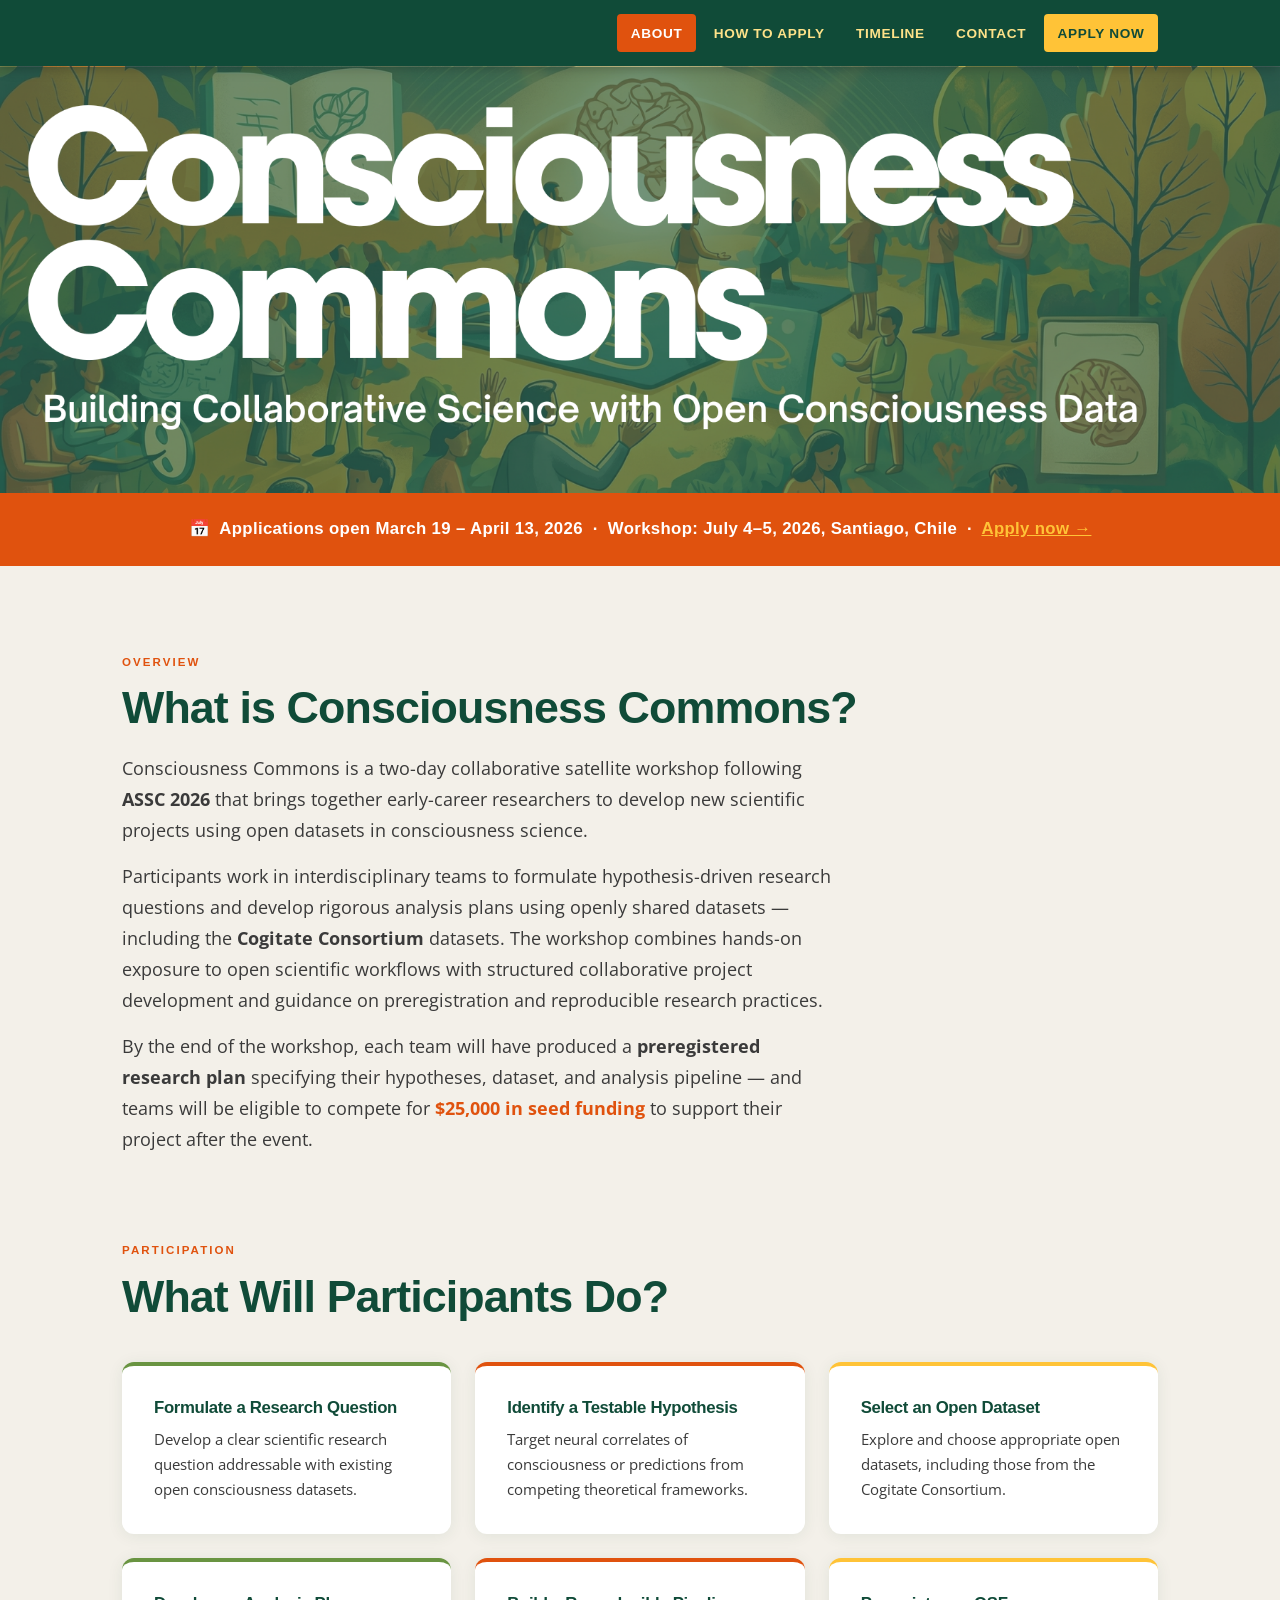
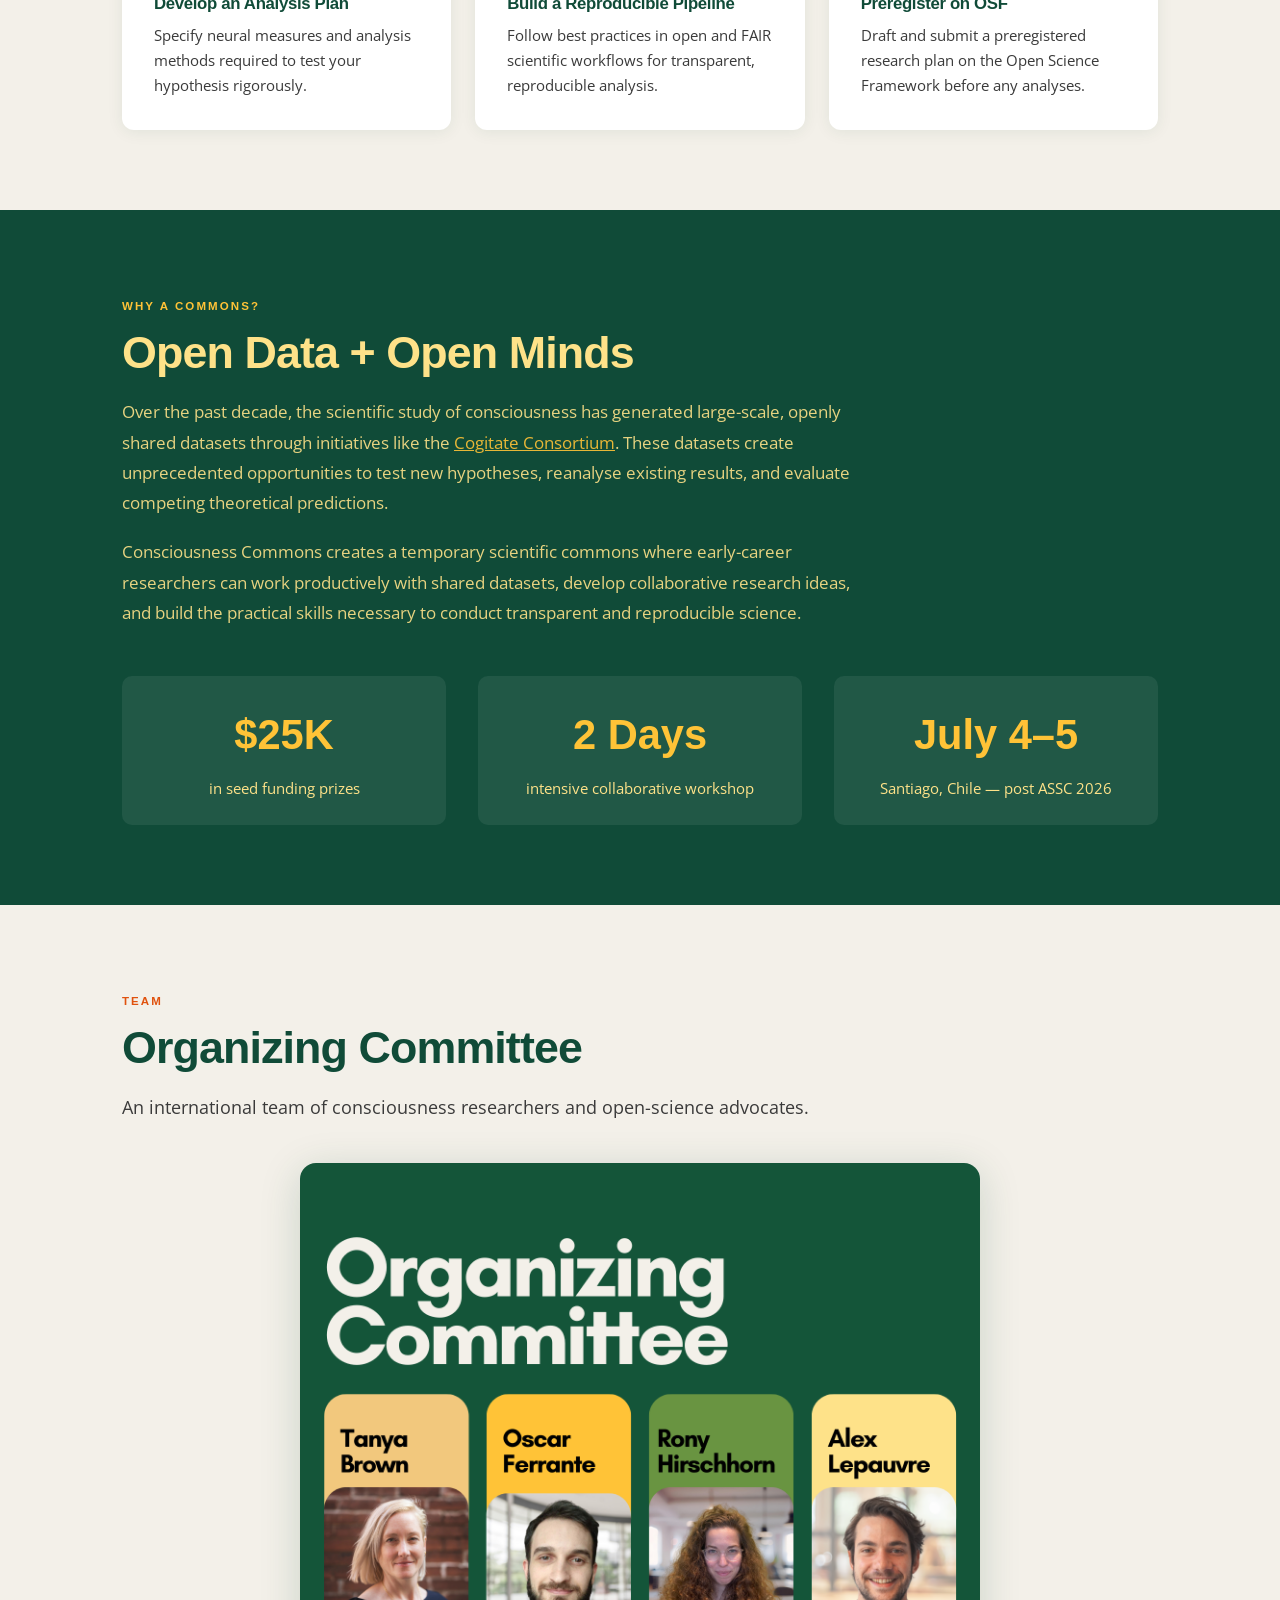
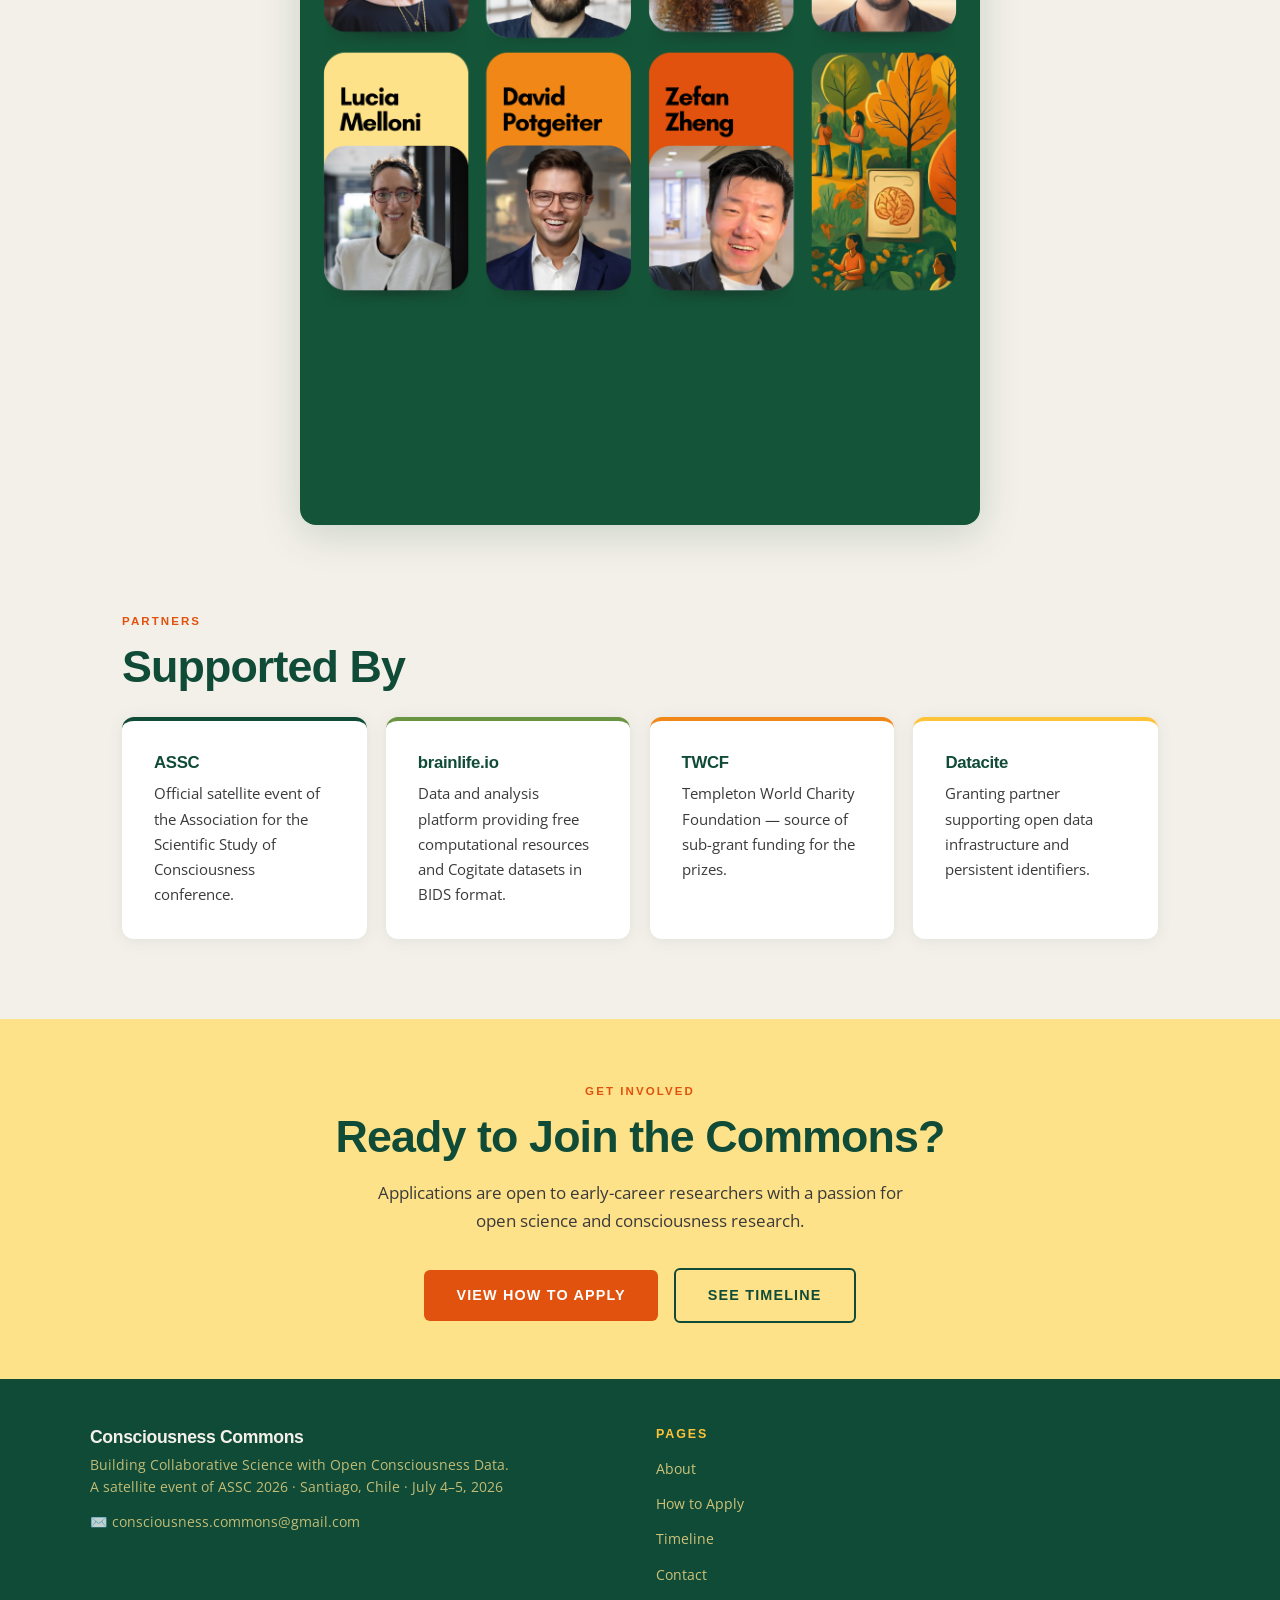
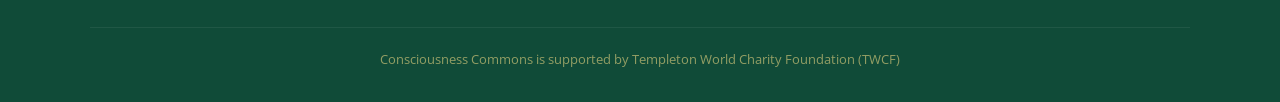
==== index.html @ 24ca4d2d "Update index.html" ====
<!DOCTYPE html>
<html lang="en">
<head>
  <meta charset="UTF-8" />
  <meta name="viewport" content="width=device-width, initial-scale=1.0" />
  <title>Consciousness Commons — About</title>
  <link rel="icon" type="image/png" href="assets/favicon-1.png" />
  <style>
@import url('https://fonts.googleapis.com/css2?family=Open+Sans:ital,wght@0,300;0,400;0,600;0,700;1,400&display=swap');
:root{--dark-green:#104b38;--green:#699441;--bright-orange:#e0520e;--orange:#f08716;--yellow:#ffc337;--light-yellow:#fee289;--light-orange:#f2c87d;--cream:#f3f0e9;--white:#ffffff;--text-dark:#1a1a1a;--text-mid:#3a3a3a}
*,*::before,*::after{box-sizing:border-box;margin:0;padding:0}
html{scroll-behavior:smooth}
body{font-family:'Open Sans',sans-serif;background:var(--cream);color:var(--text-dark);line-height:1.7;font-size:17px}
h1,h2,h3,h4,h5{font-family:'Century Gothic','Futura','Trebuchet MS',sans-serif;font-weight:700;line-height:1.15;letter-spacing:-0.02em}
a{color:var(--dark-green);text-decoration:none}
a:hover{color:var(--bright-orange)}
img{max-width:100%;display:block}
.container{max-width:1100px;margin:0 auto;padding:0 2rem}
/* NAV */
.site-nav{background:var(--dark-green);position:sticky;top:0;z-index:100;box-shadow:0 2px 12px rgba(0,0,0,.25)}
.nav-inner{display:flex;align-items:center;justify-content:space-between;padding:.9rem 2rem;max-width:1100px;margin:0 auto}
.nav-logo{display:flex;align-items:center;gap:.7rem;text-decoration:none}
.nav-logo img{width:36px;height:36px;border-radius:6px;object-fit:cover;flex-shrink:0}
.nav-logo-text{font-family:'Century Gothic','Futura',sans-serif;font-weight:700;font-size:.9rem;color:var(--cream);letter-spacing:.03em;line-height:1.2}
.nav-links{display:flex;align-items:center;gap:.25rem;list-style:none;padding:0;margin:0}
.nav-links li{list-style:none}
.nav-links a{color:var(--light-yellow);font-size:.85rem;font-weight:600;letter-spacing:.05em;text-transform:uppercase;padding:.45rem .85rem;border-radius:4px;transition:background .2s,color .2s;font-family:'Century Gothic','Futura',sans-serif;display:block}
.nav-links a:hover,.nav-links a.active{background:var(--bright-orange);color:var(--white)}
.nav-links .nav-cta a{background:var(--yellow);color:var(--dark-green)}
.nav-links .nav-cta a:hover{background:var(--bright-orange);color:var(--white)}
/* HERO */
.hero{width:100%;position:relative;overflow:hidden}
.hero img{width:100%;height:auto;display:block}
/* LABELS & SECTIONS */
.section-label{display:inline-block;font-size:.72rem;font-weight:700;letter-spacing:.18em;text-transform:uppercase;color:var(--bright-orange);margin-bottom:.6rem;font-family:'Century Gothic','Futura',sans-serif}
.section-title{font-size:clamp(1.8rem,4vw,2.8rem);color:var(--dark-green);margin-bottom:1.2rem}
.section-intro{font-size:1.1rem;color:var(--text-mid);max-width:720px;line-height:1.75}
.section{padding:5rem 0}
.section--alt{background:var(--dark-green);color:var(--cream)}
.section--alt .section-title{color:var(--light-yellow)}
.section--alt .section-label{color:var(--yellow)}
.section--alt p{color:var(--light-yellow);opacity:.9}
.section--tint{background:var(--light-yellow)}
/* HIGHLIGHT STRIP */
.highlight-strip{background:var(--bright-orange);color:var(--white);padding:1.4rem 2rem;text-align:center;font-weight:700;font-size:1.05rem;font-family:'Century Gothic','Futura',sans-serif;letter-spacing:.02em}
.highlight-strip a{color:var(--yellow);text-decoration:underline}
/* CARDS */
.card-grid{display:grid;gap:1.5rem;grid-template-columns:repeat(auto-fit,minmax(280px,1fr));margin-top:2.5rem}
.card{background:var(--white);border-radius:12px;padding:2rem;border-top:4px solid var(--green);box-shadow:0 2px 16px rgba(16,75,56,.08);transition:transform .2s,box-shadow .2s}
.card:hover{transform:translateY(-4px);box-shadow:0 8px 32px rgba(16,75,56,.14)}
.card h3{font-size:1.05rem;color:var(--dark-green);margin-bottom:.6rem}
.card p{font-size:.95rem;color:var(--text-mid);line-height:1.65}
.card--orange{border-top-color:var(--bright-orange)}
.card--yellow{border-top-color:var(--yellow)}
/* BUTTONS */
.btn{display:inline-block;font-family:'Century Gothic','Futura',sans-serif;font-weight:700;font-size:.9rem;letter-spacing:.08em;text-transform:uppercase;padding:.85rem 2rem;border-radius:6px;transition:background .2s,transform .15s;cursor:pointer;border:none}
.btn-primary{background:var(--bright-orange);color:var(--white)}
.btn-primary:hover{background:var(--orange);color:var(--white);transform:translateY(-2px)}
.btn-secondary{background:transparent;color:var(--dark-green);border:2.5px solid var(--dark-green)}
.btn-secondary:hover{background:var(--dark-green);color:var(--cream)}
/* FOOTER */
.site-footer{background:var(--dark-green);color:var(--light-yellow);padding:3rem 2rem 2rem}
.footer-inner{max-width:1100px;margin:0 auto;display:grid;grid-template-columns:1fr 1fr;gap:2rem;align-items:start}
.footer-brand h3{color:var(--cream);font-size:1.1rem;margin-bottom:.4rem}
.footer-brand p{font-size:.88rem;opacity:.75;line-height:1.6}
.footer-links h4{color:var(--yellow);font-size:.78rem;letter-spacing:.15em;text-transform:uppercase;margin-bottom:.75rem}
.footer-links ul{list-style:none;padding:0}
.footer-links ul li{margin-bottom:.4rem}
.footer-links ul li a{color:var(--light-yellow);opacity:.8;font-size:.9rem}
.footer-links ul li a:hover{opacity:1;color:var(--yellow)}
.footer-bottom{max-width:1100px;margin:2rem auto 0;padding-top:1.25rem;border-top:1px solid rgba(255,255,255,.12);font-size:.82rem;opacity:.55;text-align:center}
@media(max-width:768px){.nav-inner{flex-wrap:wrap;gap:.5rem}.nav-links{flex-wrap:wrap;gap:.1rem}.footer-inner{grid-template-columns:1fr}.section{padding:3rem 0}}
  </style>
</head>
<body>

  <nav class="site-nav">
    <div class="nav-inner">
      <a class="nav-logo" href="index.html">
        <span class="nav-logo-text"></span>
      </a>
      <ul class="nav-links">
        <li><a href="index.html" class="active">About</a></li>
        <li><a href="apply.html">How to Apply</a></li>
        <li><a href="timeline.html">Timeline</a></li>
        <li><a href="contact.html">Contact</a></li>
        <li class="nav-cta"><a href="apply.html">Apply Now</a></li>
      </ul>
    </div>
  </nav>

  <section class="hero">
    <img src="assets/github-header-2.png" alt="Consciousness Commons — Building Collaborative Science with Open Consciousness Data" />
  </section>

  <div class="highlight-strip">
    📅 &nbsp;Applications open <strong>March 19 – April 13, 2026</strong> &nbsp;·&nbsp;
    Workshop: <strong>July 4–5, 2026, Santiago, Chile</strong> &nbsp;·&nbsp;
    <a href="apply.html">Apply now →</a>
  </div>

  <section class="section">
    <div class="container">
      <span class="section-label">Overview</span>
      <h2 class="section-title">What is Consciousness Commons?</h2>
      <p class="section-intro">
        Consciousness Commons is a two-day collaborative satellite workshop following
        <strong>ASSC 2026</strong> that brings together early-career researchers to develop
        new scientific projects using open datasets in consciousness science.
      </p>
      <p class="section-intro" style="margin-top:1rem;">
        Participants work in interdisciplinary teams to formulate hypothesis-driven research
        questions and develop rigorous analysis plans using openly shared datasets — including
        the <strong>Cogitate Consortium</strong> datasets. The workshop combines hands-on
        exposure to open scientific workflows with structured collaborative project development
        and guidance on preregistration and reproducible research practices.
      </p>
      <p class="section-intro" style="margin-top:1rem;">
        By the end of the workshop, each team will have produced a <strong>preregistered
        research plan</strong> specifying their hypotheses, dataset, and analysis pipeline —
        and teams will be eligible to compete for <strong style="color:var(--bright-orange);">$25,000 in seed funding</strong>
        to support their project after the event.
      </p>
    </div>
  </section>

  <section class="section" style="padding-top:0;">
    <div class="container">
      <span class="section-label">Participation</span>
      <h2 class="section-title">What Will Participants Do?</h2>
      <div class="card-grid">
        <div class="card">
          <h3>Formulate a Research Question</h3>
          <p>Develop a clear scientific research question addressable with existing open consciousness datasets.</p>
        </div>
        <div class="card card--orange">
          <h3>Identify a Testable Hypothesis</h3>
          <p>Target neural correlates of consciousness or predictions from competing theoretical frameworks.</p>
        </div>
        <div class="card card--yellow">
          <h3>Select an Open Dataset</h3>
          <p>Explore and choose appropriate open datasets, including those from the Cogitate Consortium.</p>
        </div>
        <div class="card">
          <h3>Develop an Analysis Plan</h3>
          <p>Specify neural measures and analysis methods required to test your hypothesis rigorously.</p>
        </div>
        <div class="card card--orange">
          <h3>Build a Reproducible Pipeline</h3>
          <p>Follow best practices in open and FAIR scientific workflows for transparent, reproducible analysis.</p>
        </div>
        <div class="card card--yellow">
          <h3>Preregister on OSF</h3>
          <p>Draft and submit a preregistered research plan on the Open Science Framework before any analyses.</p>
        </div>
      </div>
    </div>
  </section>

  <section class="section section--alt">
    <div class="container">
      <span class="section-label">Why a Commons?</span>
      <h2 class="section-title">Open Data + Open Minds</h2>
      <p style="max-width:760px;line-height:1.8;font-size:1.05rem;">
        Over the past decade, the scientific study of consciousness has generated large-scale,
        openly shared datasets through initiatives like the
        <a href="https://arc-cogitate.com" target="_blank" style="color:var(--yellow);text-decoration:underline;">Cogitate Consortium</a>.
        These datasets create unprecedented opportunities to test new hypotheses, reanalyse
        existing results, and evaluate competing theoretical predictions.
      </p>
      <p style="max-width:760px;line-height:1.8;font-size:1.05rem;margin-top:1.2rem;">
        Consciousness Commons creates a temporary scientific commons where early-career
        researchers can work productively with shared datasets, develop collaborative research
        ideas, and build the practical skills necessary to conduct transparent and reproducible science.
      </p>
      <div style="display:flex;gap:2rem;margin-top:3rem;flex-wrap:wrap;">
        <div style="flex:1;min-width:180px;text-align:center;padding:1.5rem;background:rgba(255,255,255,.07);border-radius:10px;">
          <div style="font-size:2.6rem;font-weight:900;color:var(--yellow);font-family:'Century Gothic','Futura',sans-serif;">$25K</div>
          <div style="font-size:.95rem;color:var(--light-yellow);margin-top:.3rem;">in seed funding prizes</div>
        </div>
        <div style="flex:1;min-width:180px;text-align:center;padding:1.5rem;background:rgba(255,255,255,.07);border-radius:10px;">
          <div style="font-size:2.6rem;font-weight:900;color:var(--yellow);font-family:'Century Gothic','Futura',sans-serif;">2 Days</div>
          <div style="font-size:.95rem;color:var(--light-yellow);margin-top:.3rem;">intensive collaborative workshop</div>
        </div>
        <div style="flex:1;min-width:180px;text-align:center;padding:1.5rem;background:rgba(255,255,255,.07);border-radius:10px;">
          <div style="font-size:2.6rem;font-weight:900;color:var(--yellow);font-family:'Century Gothic','Futura',sans-serif;">July 4–5</div>
          <div style="font-size:.95rem;color:var(--light-yellow);margin-top:.3rem;">Santiago, Chile — post ASSC 2026</div>
        </div>
      </div>
    </div>
  </section>

  <section class="section">
    <div class="container">
      <span class="section-label">Team</span>
      <h2 class="section-title">Organizing Committee</h2>
      <p class="section-intro">An international team of consciousness researchers and open-science advocates.</p>
      <div style="margin-top:2.5rem;text-align:center;">
        <img src="assets/organizing-committee-1.png"
             alt="Organizing Committee: Tanya Brown, Oscar Ferrante, Rony Hirschhorn, Alex Lepauvre, Lucia Melloni, David Potgeiter, Zefan Zheng"
             style="max-width:680px;width:100%;border-radius:16px;margin:0 auto;box-shadow:0 8px 40px rgba(16,75,56,.18);" />
      </div>
    </div>
  </section>

  <section class="section" style="padding-top:0;">
    <div class="container">
      <span class="section-label">Partners</span>
      <h2 class="section-title">Supported By</h2>
      <div style="display:flex;gap:1.2rem;flex-wrap:wrap;margin-top:1.5rem;">
        <div class="card" style="flex:1;min-width:220px;border-top-color:var(--dark-green);">
          <h3>ASSC</h3>
          <p>Official satellite event of the Association for the Scientific Study of Consciousness conference.</p>
        </div>
        <div class="card" style="flex:1;min-width:220px;border-top-color:var(--green);">
          <h3>brainlife.io</h3>
          <p>Data and analysis platform providing free computational resources and Cogitate datasets in BIDS format.</p>
        </div>
        <div class="card" style="flex:1;min-width:220px;border-top-color:var(--orange);">
          <h3>TWCF</h3>
          <p>Templeton World Charity Foundation — source of sub-grant funding for the prizes.</p>
        </div>
        <div class="card" style="flex:1;min-width:220px;border-top-color:var(--yellow);">
          <h3>Datacite</h3>
          <p>Granting partner supporting open data infrastructure and persistent identifiers.</p>
        </div>
      </div>
    </div>
  </section>

  <section class="section section--tint" style="text-align:center;padding:3.5rem 2rem;">
    <span class="section-label">Get Involved</span>
    <h2 class="section-title" style="margin-bottom:1rem;">Ready to Join the Commons?</h2>
    <p style="max-width:540px;margin:0 auto 2rem;color:var(--text-mid);font-size:1.05rem;">
      Applications are open to early-career researchers with a passion for open science and consciousness research.
    </p>
    <a class="btn btn-primary" href="apply.html">View How to Apply</a>
    &nbsp;&nbsp;
    <a class="btn btn-secondary" href="timeline.html">See Timeline</a>
  </section>

  <footer class="site-footer">
    <div class="footer-inner">
      <div class="footer-brand">
        <h3>Consciousness Commons</h3>
        <p>Building Collaborative Science with Open Consciousness Data.<br>
        A satellite event of ASSC 2026 · Santiago, Chile · July 4–5, 2026</p>
        <p style="margin-top:.75rem;">✉️ <a href="mailto:consciousness.commons@gmail.com" style="color:var(--light-yellow);">consciousness.commons@gmail.com</a></p>
      </div>
      <div class="footer-links">
        <h4>Pages</h4>
        <ul>
          <li><a href="index.html">About</a></li>
          <li><a href="apply.html">How to Apply</a></li>
          <li><a href="timeline.html">Timeline</a></li>
          <li><a href="contact.html">Contact</a></li>
        </ul>
      </div>
    </div>
    <div class="footer-bottom">Consciousness Commons is supported by Templeton World Charity Foundation (TWCF)</div>
  </footer>

</body>
</html>
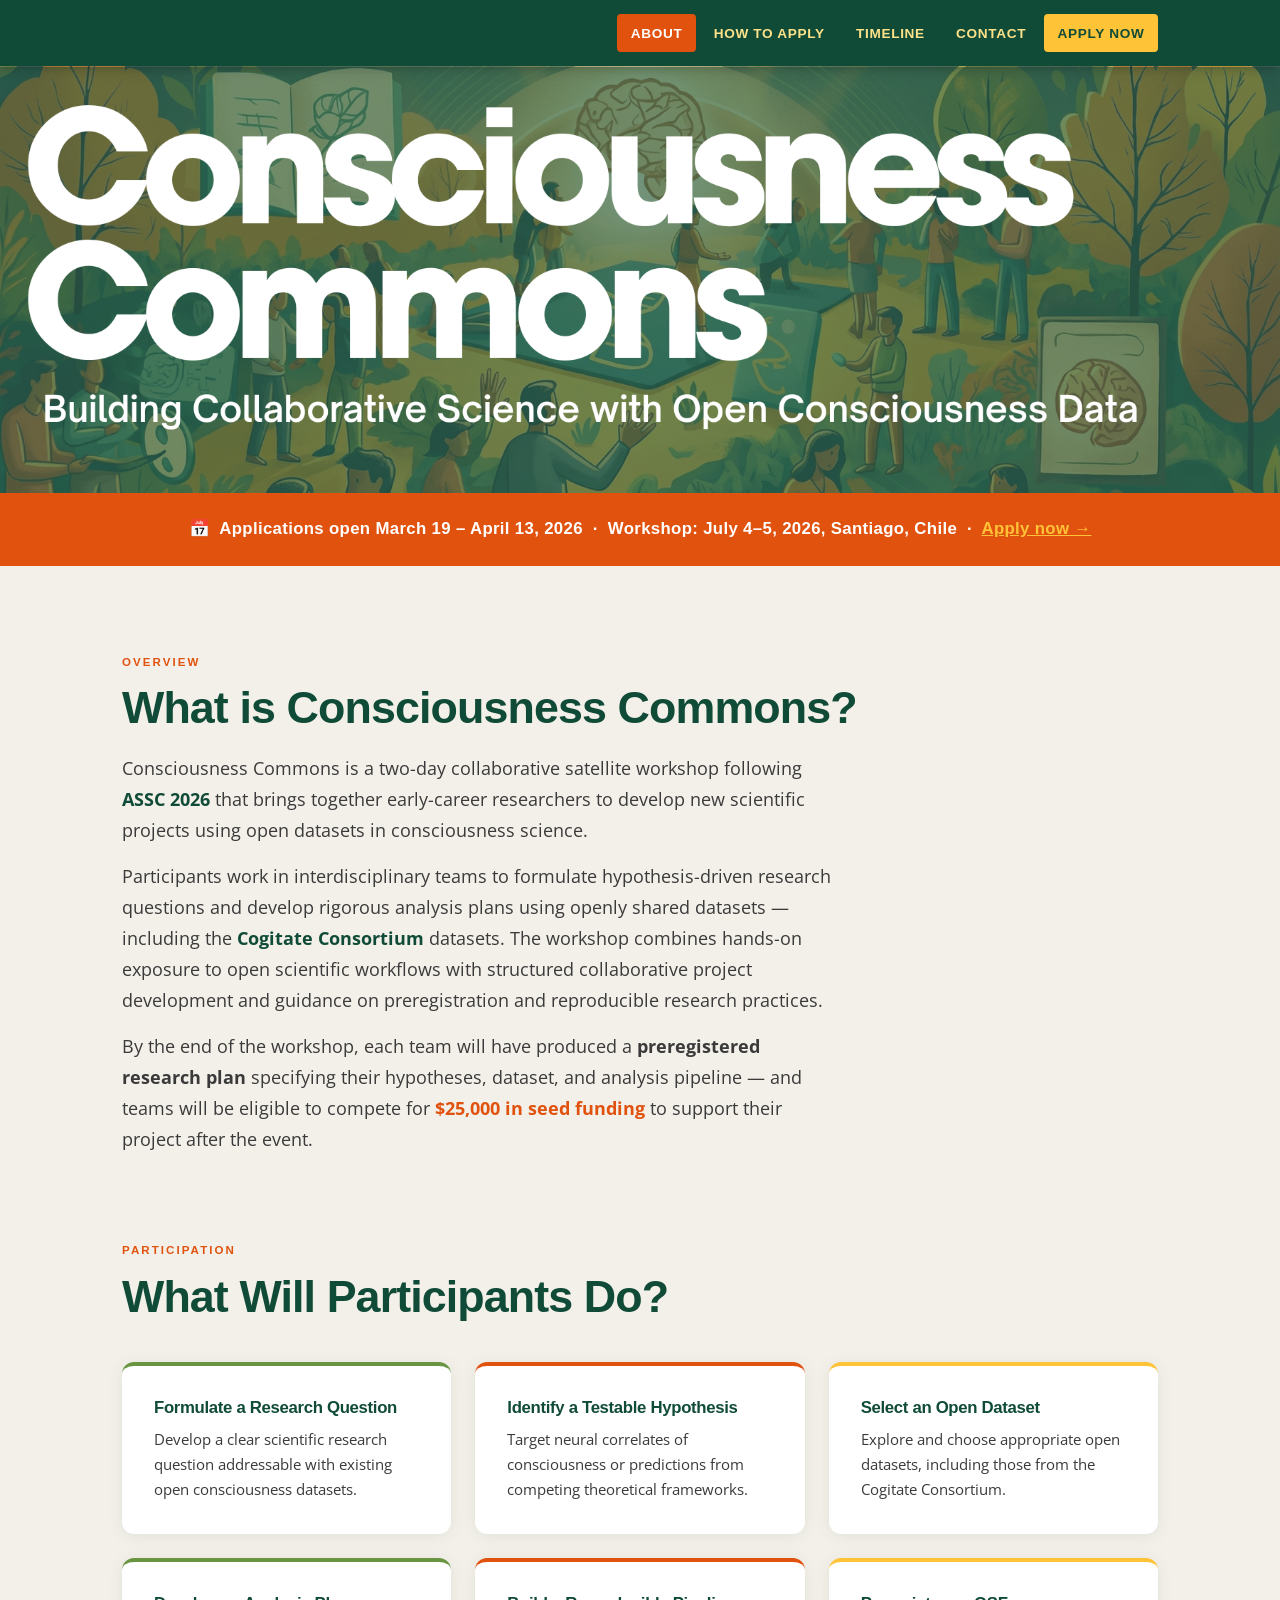
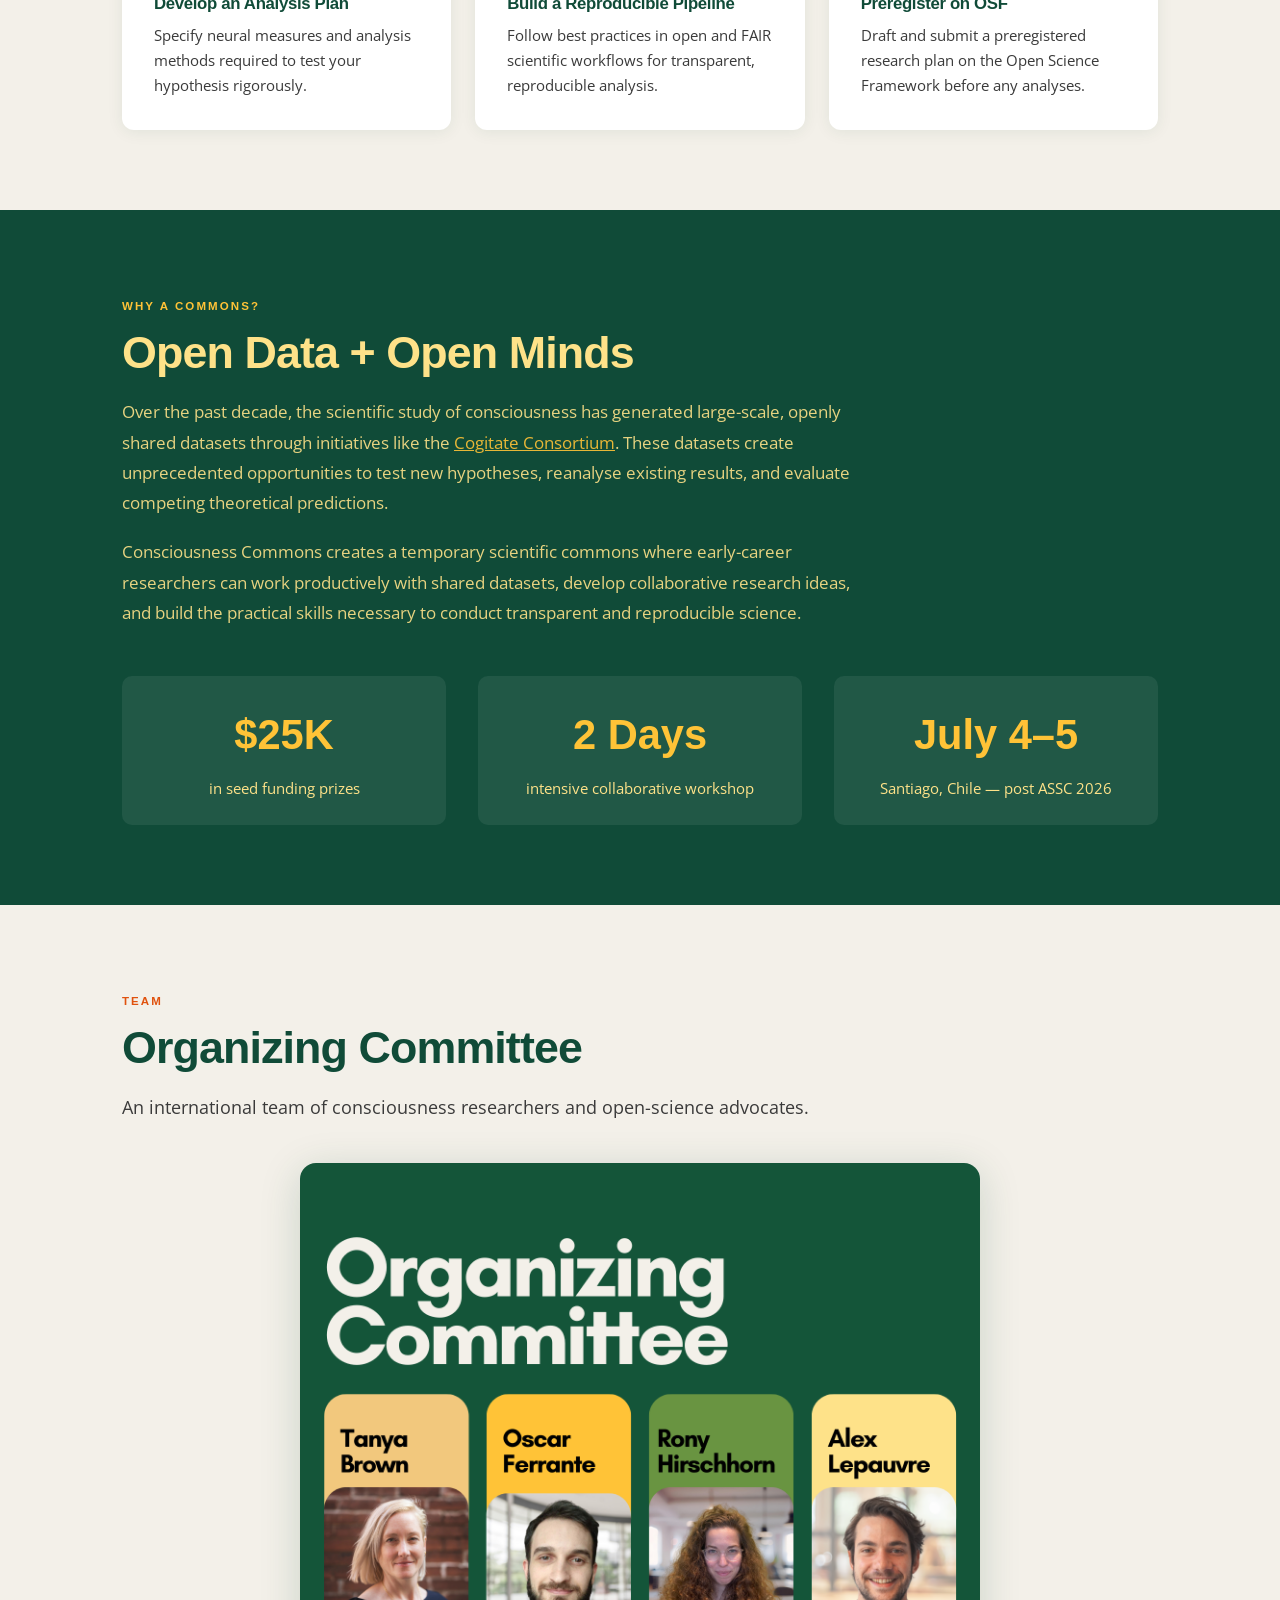
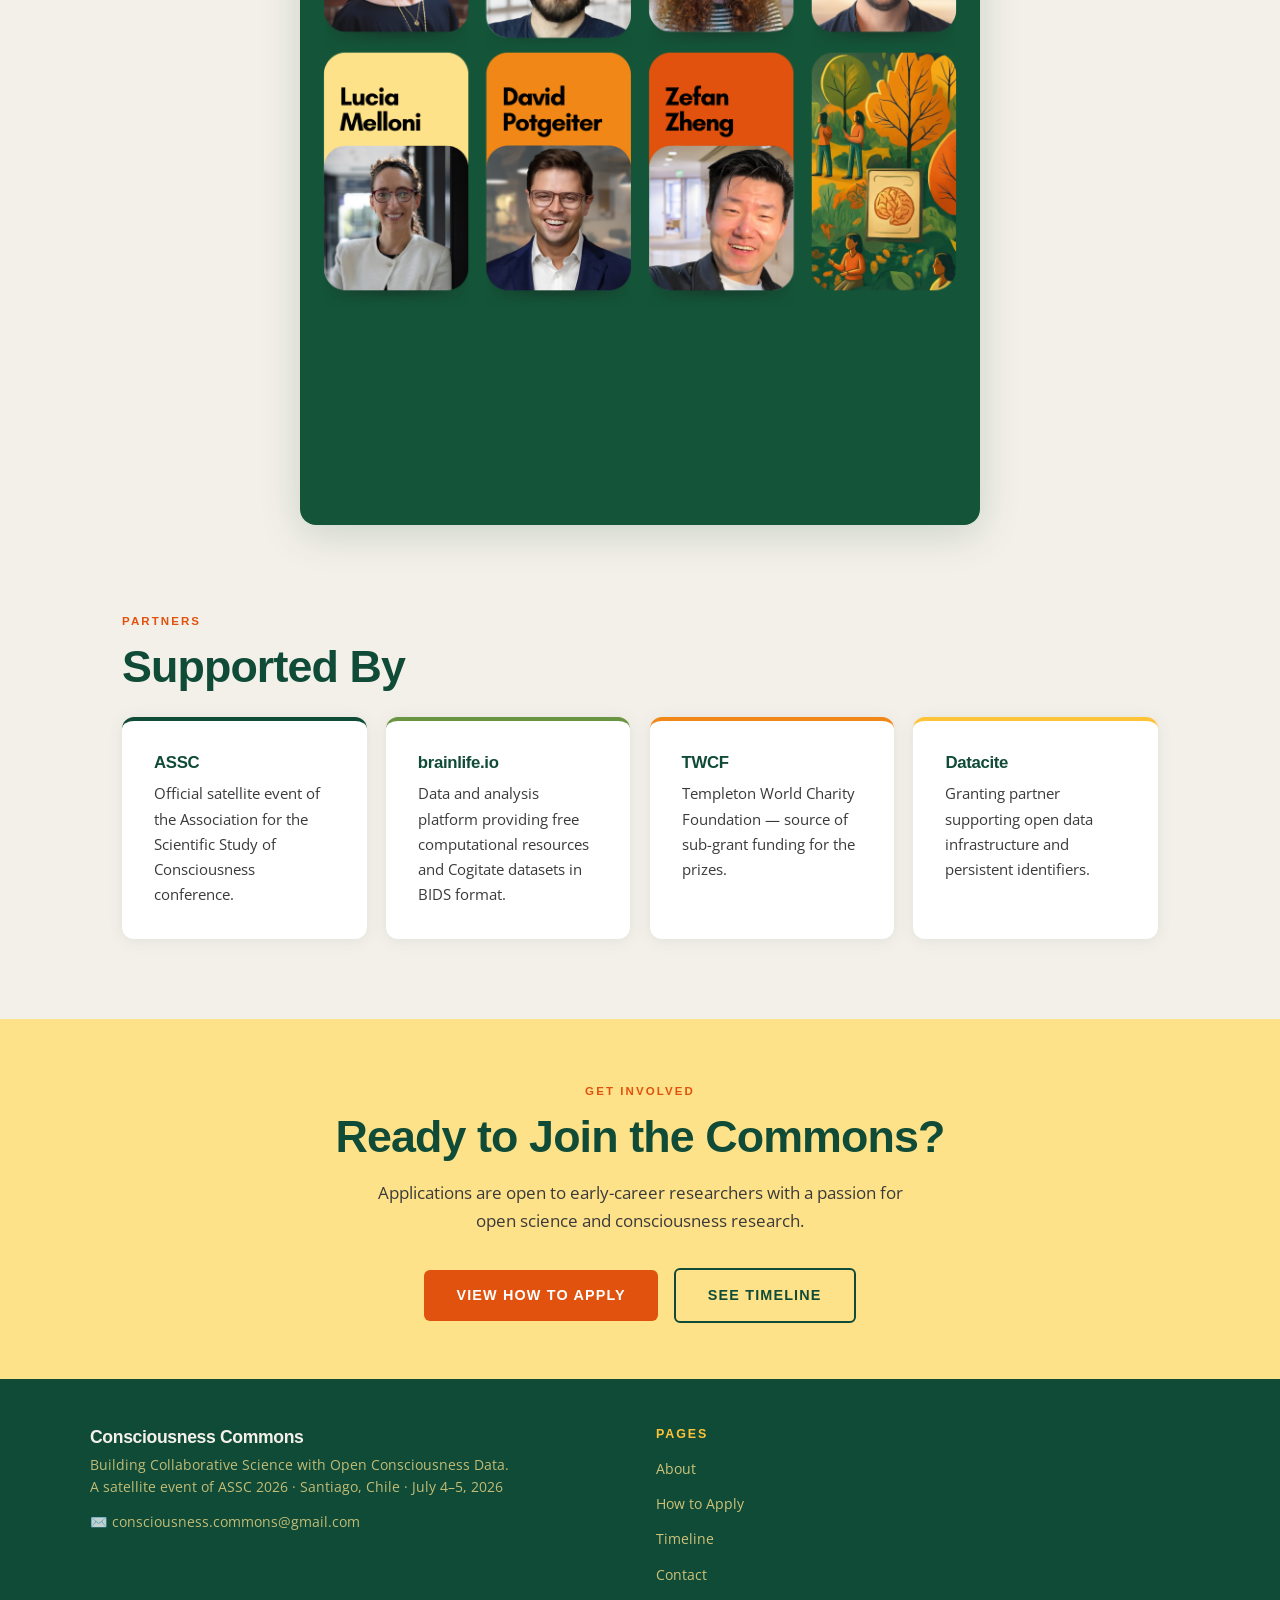
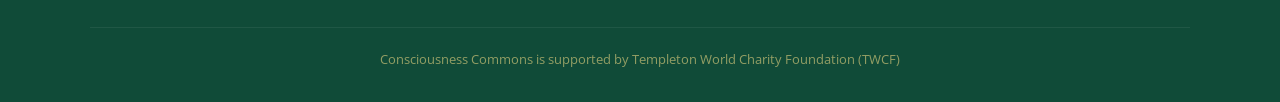
==== commit d5bd99f1: "Update index.html added hyperlinks for assc and cogitate data" ====
--- a/index.html
+++ b/index.html
@@ -105,13 +105,13 @@
       <h2 class="section-title">What is Consciousness Commons?</h2>
       <p class="section-intro">
         Consciousness Commons is a two-day collaborative satellite workshop following
-        <strong>ASSC 2026</strong> that brings together early-career researchers to develop
+        <a href="https://theassc.org/assc-29/" target="_blank" rel="noopener noreferrer"><strong>ASSC 2026</strong></a> that brings together early-career researchers to develop
         new scientific projects using open datasets in consciousness science.
       </p>
       <p class="section-intro" style="margin-top:1rem;">
         Participants work in interdisciplinary teams to formulate hypothesis-driven research
         questions and develop rigorous analysis plans using openly shared datasets — including
-        the <strong>Cogitate Consortium</strong> datasets. The workshop combines hands-on
+        the <a href="https://www.arc-cogitate.com/data-release" target="_blank" rel="noopener noreferrer"><strong>Cogitate Consortium</strong></a> datasets. The workshop combines hands-on
         exposure to open scientific workflows with structured collaborative project development
         and guidance on preregistration and reproducible research practices.
       </p>
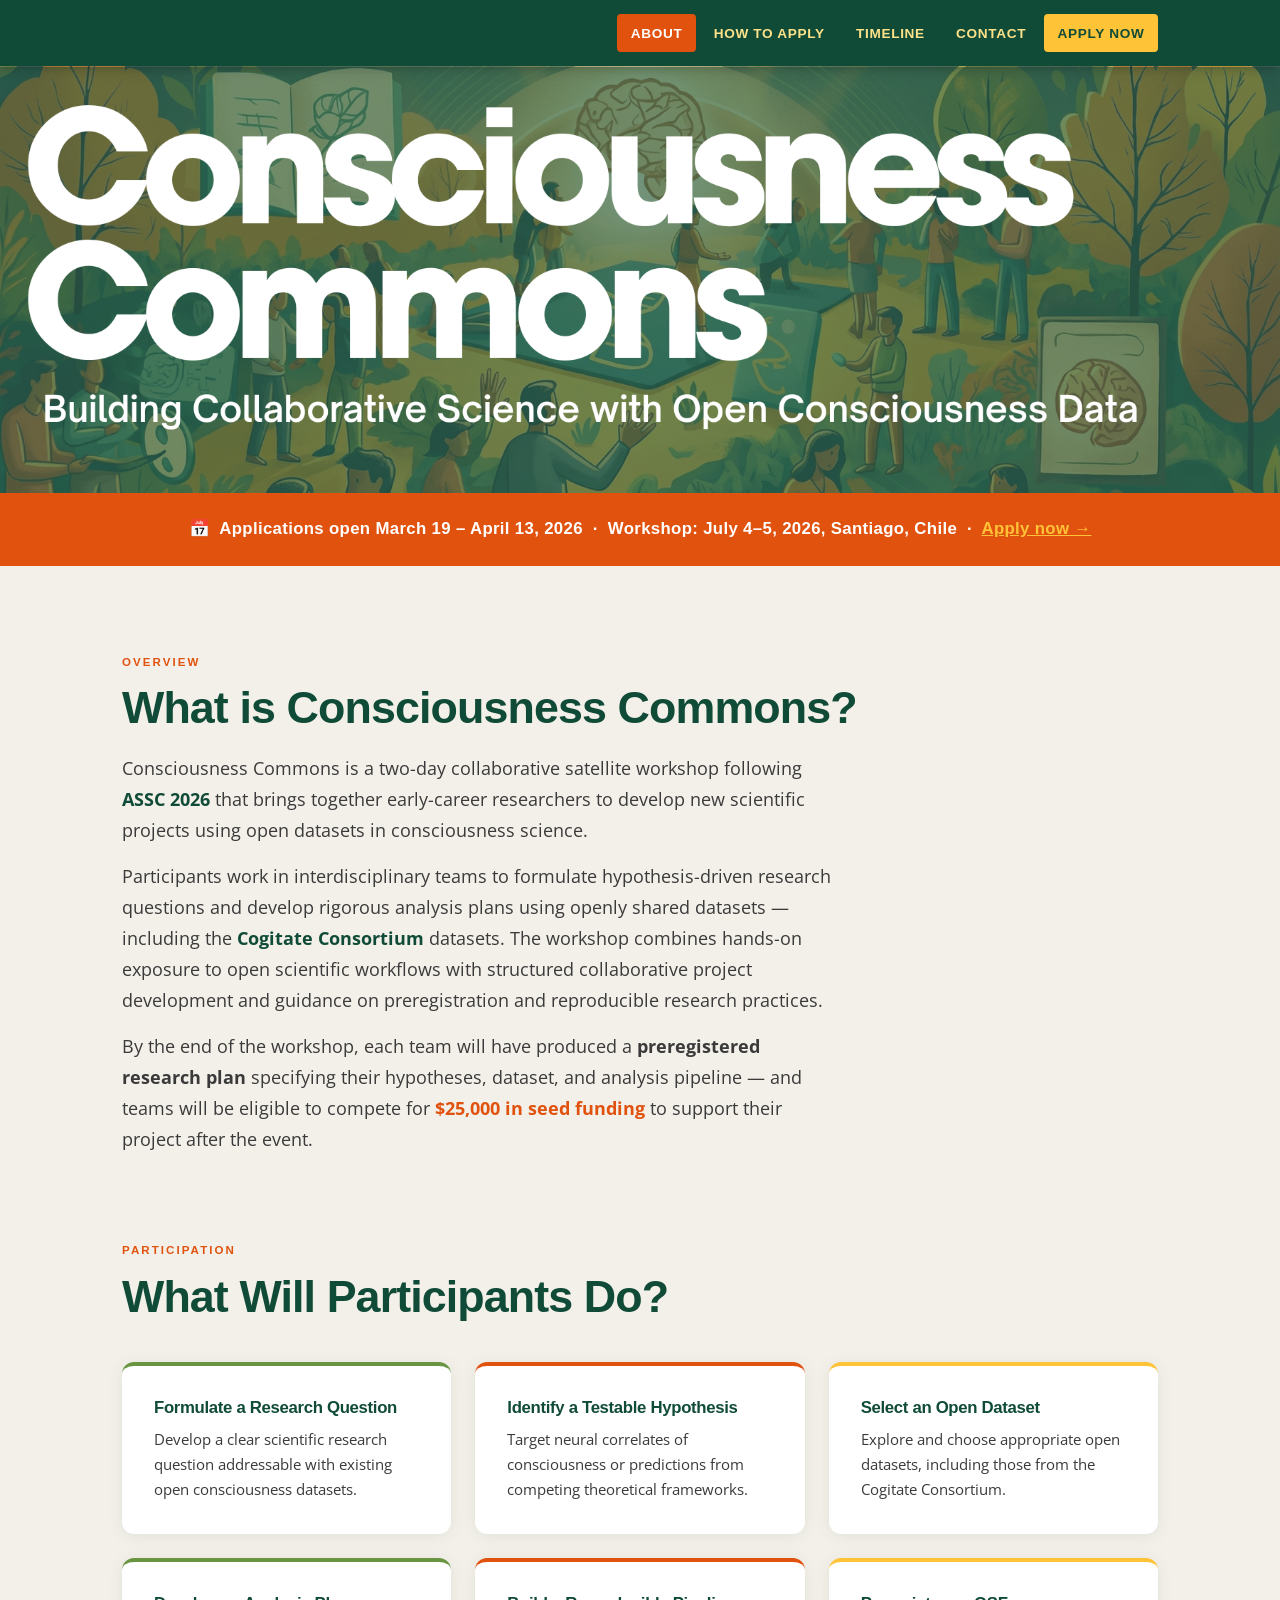
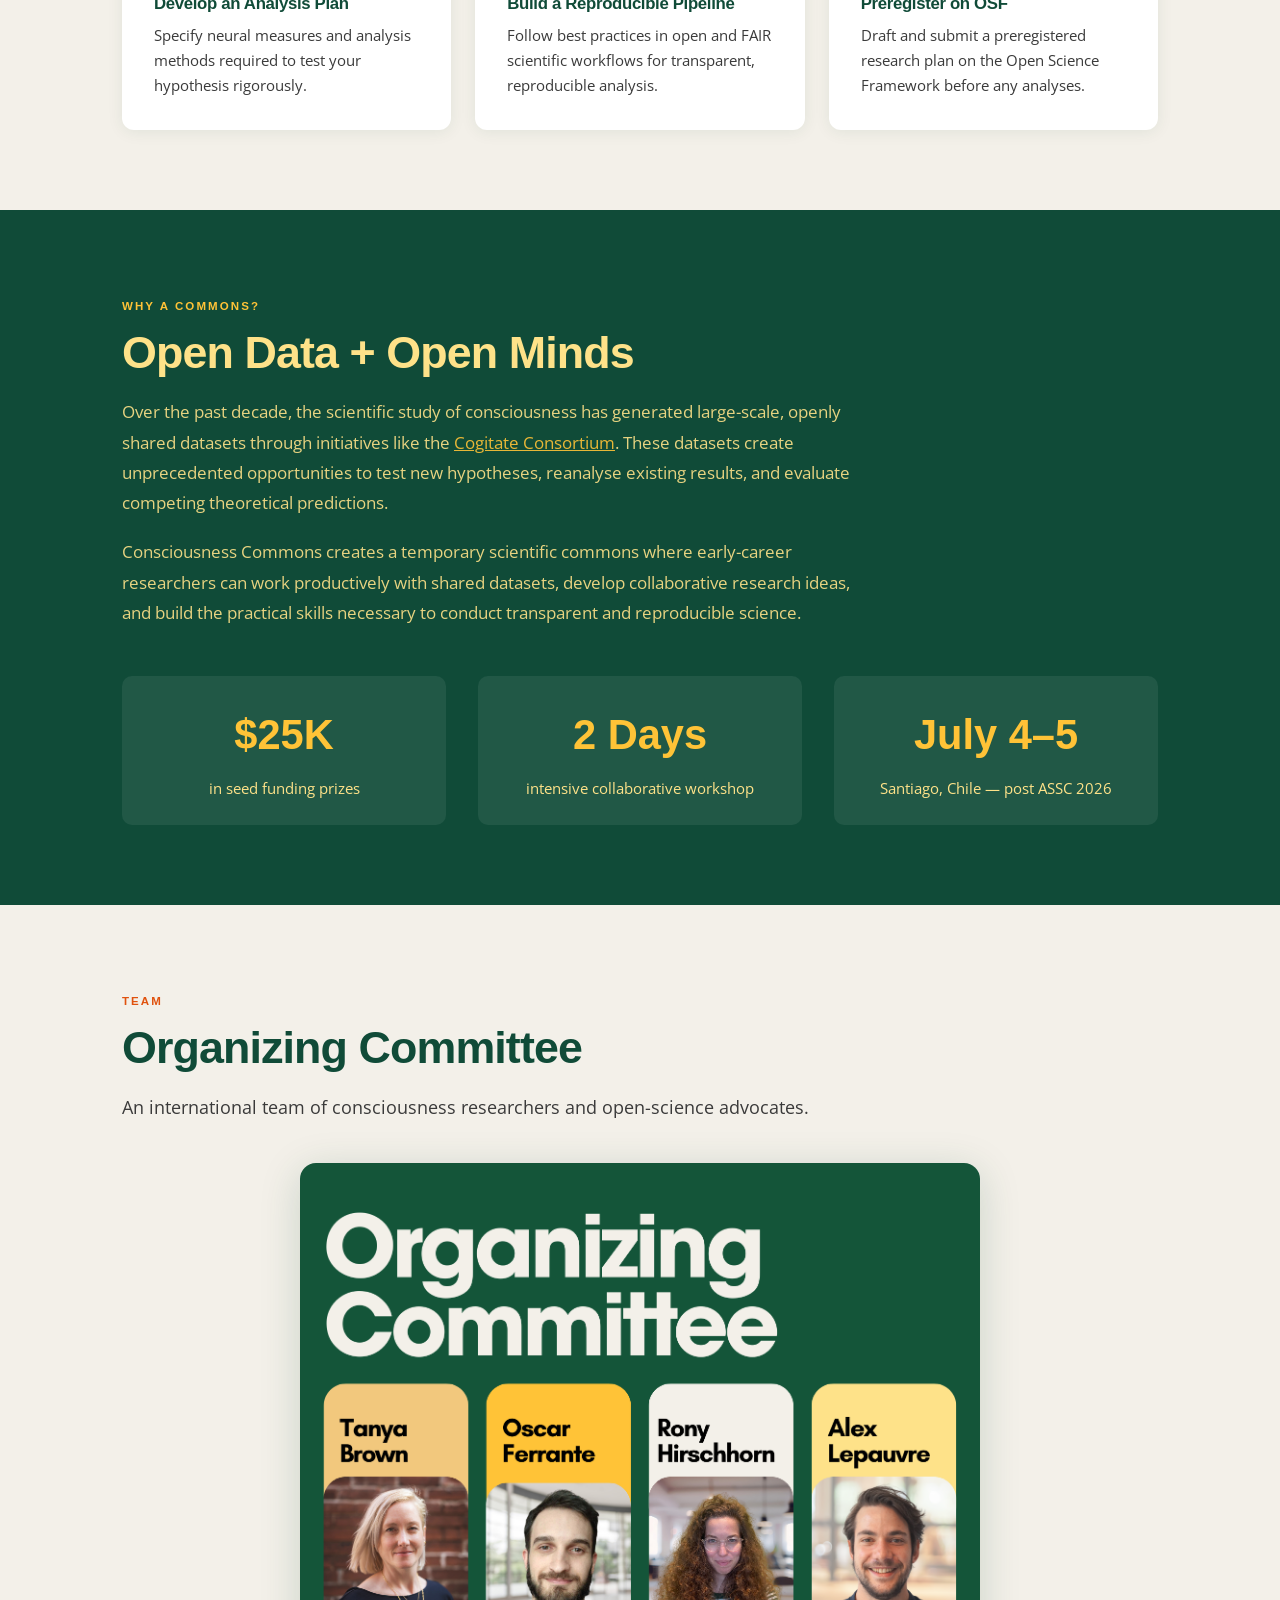
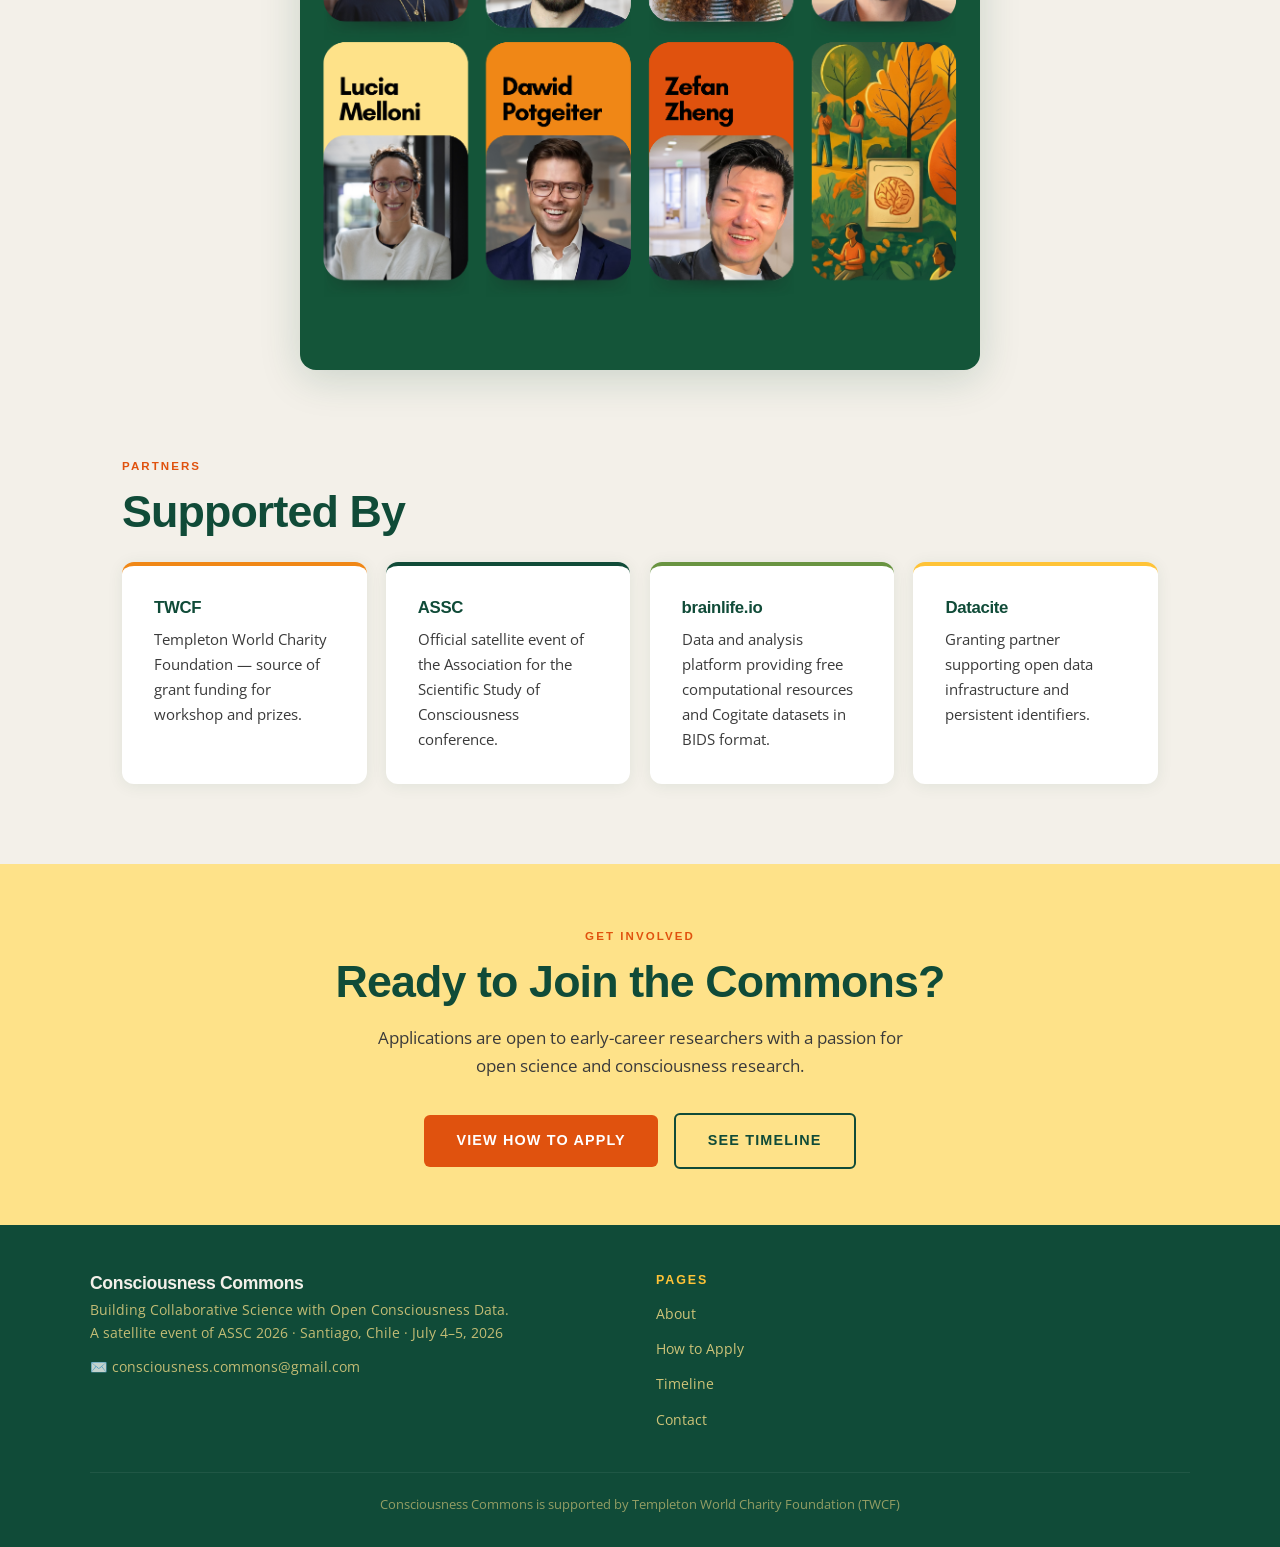
==== commit 1273441e: "Update index.html update partner info" ====
--- a/index.html
+++ b/index.html
@@ -208,6 +208,10 @@
       <span class="section-label">Partners</span>
       <h2 class="section-title">Supported By</h2>
       <div style="display:flex;gap:1.2rem;flex-wrap:wrap;margin-top:1.5rem;">
+        <div class="card" style="flex:1;min-width:220px;border-top-color:var(--orange);">
+          <h3>TWCF</h3>
+          <p>Templeton World Charity Foundation — source of grant funding for workshop and prizes.</p>
+        </div>
         <div class="card" style="flex:1;min-width:220px;border-top-color:var(--dark-green);">
           <h3>ASSC</h3>
           <p>Official satellite event of the Association for the Scientific Study of Consciousness conference.</p>
@@ -216,10 +220,7 @@
           <h3>brainlife.io</h3>
           <p>Data and analysis platform providing free computational resources and Cogitate datasets in BIDS format.</p>
         </div>
-        <div class="card" style="flex:1;min-width:220px;border-top-color:var(--orange);">
-          <h3>TWCF</h3>
-          <p>Templeton World Charity Foundation — source of sub-grant funding for the prizes.</p>
-        </div>
+        
         <div class="card" style="flex:1;min-width:220px;border-top-color:var(--yellow);">
           <h3>Datacite</h3>
           <p>Granting partner supporting open data infrastructure and persistent identifiers.</p>
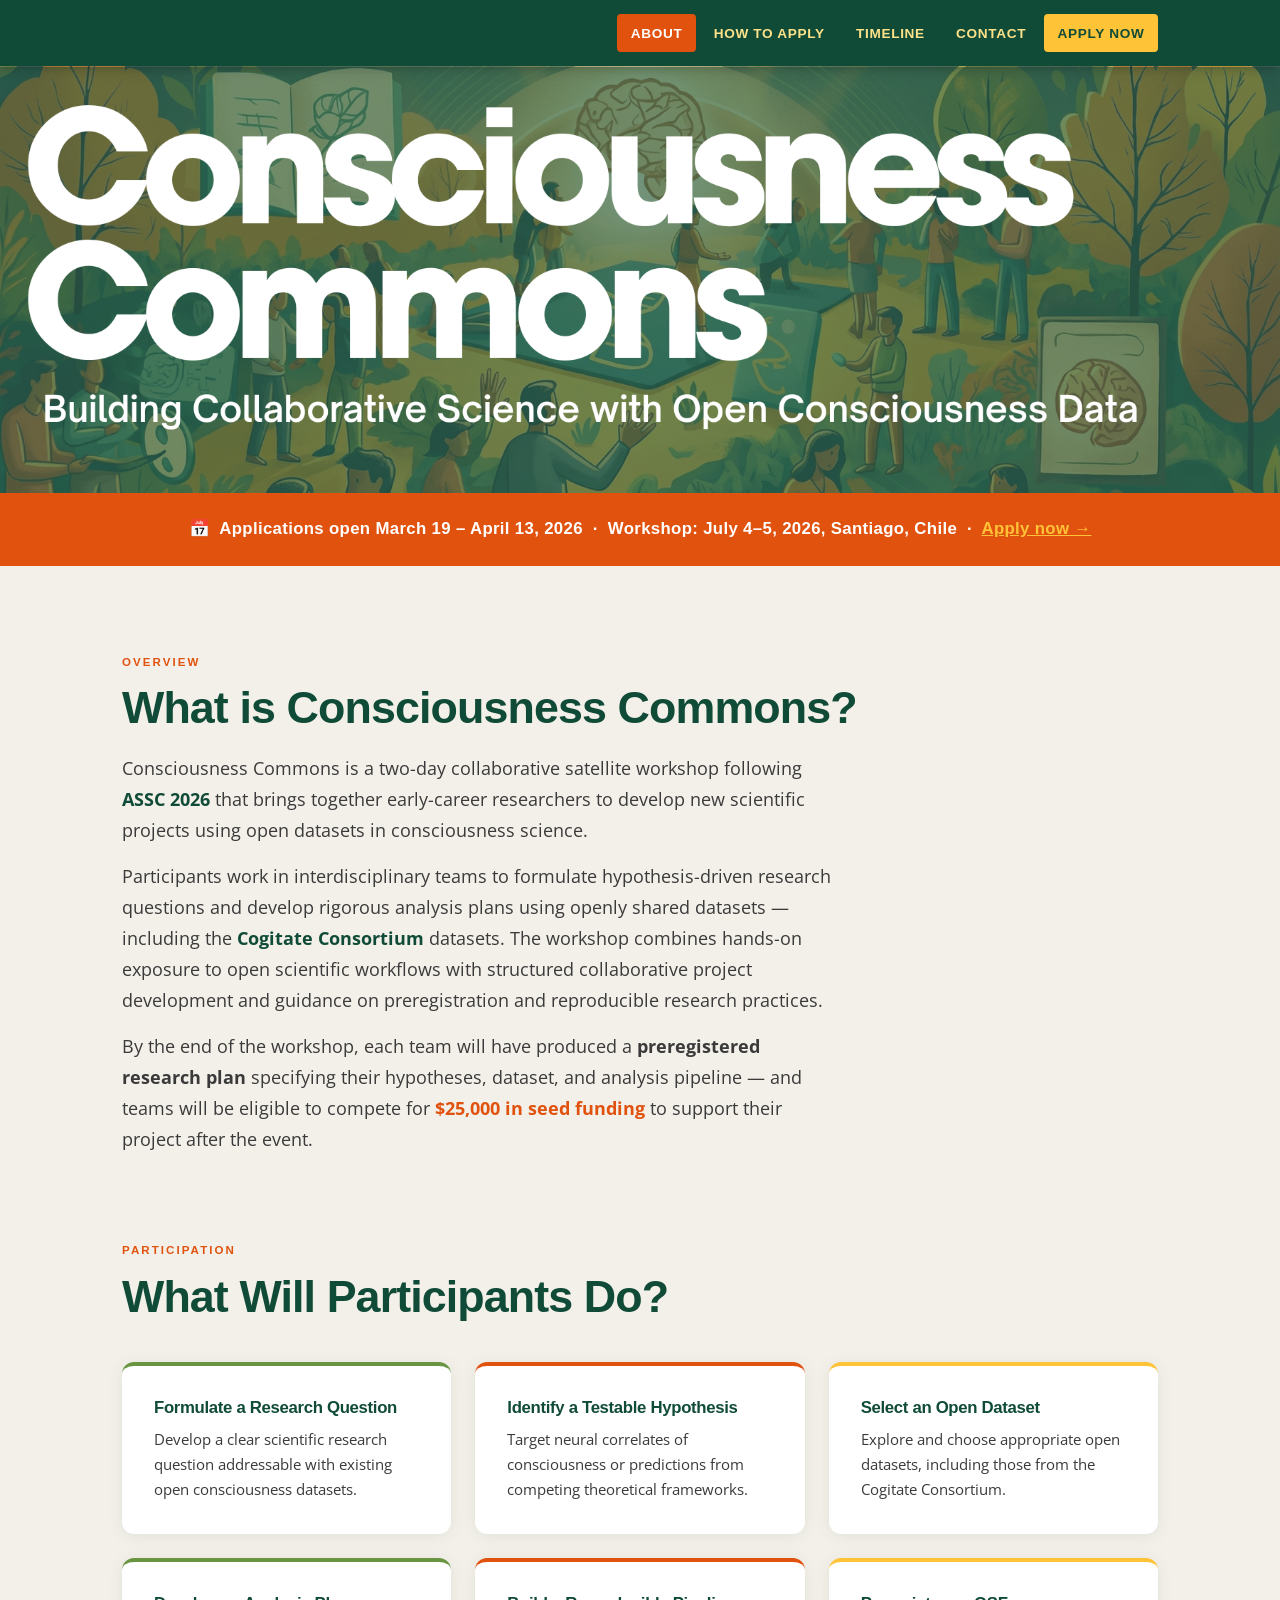
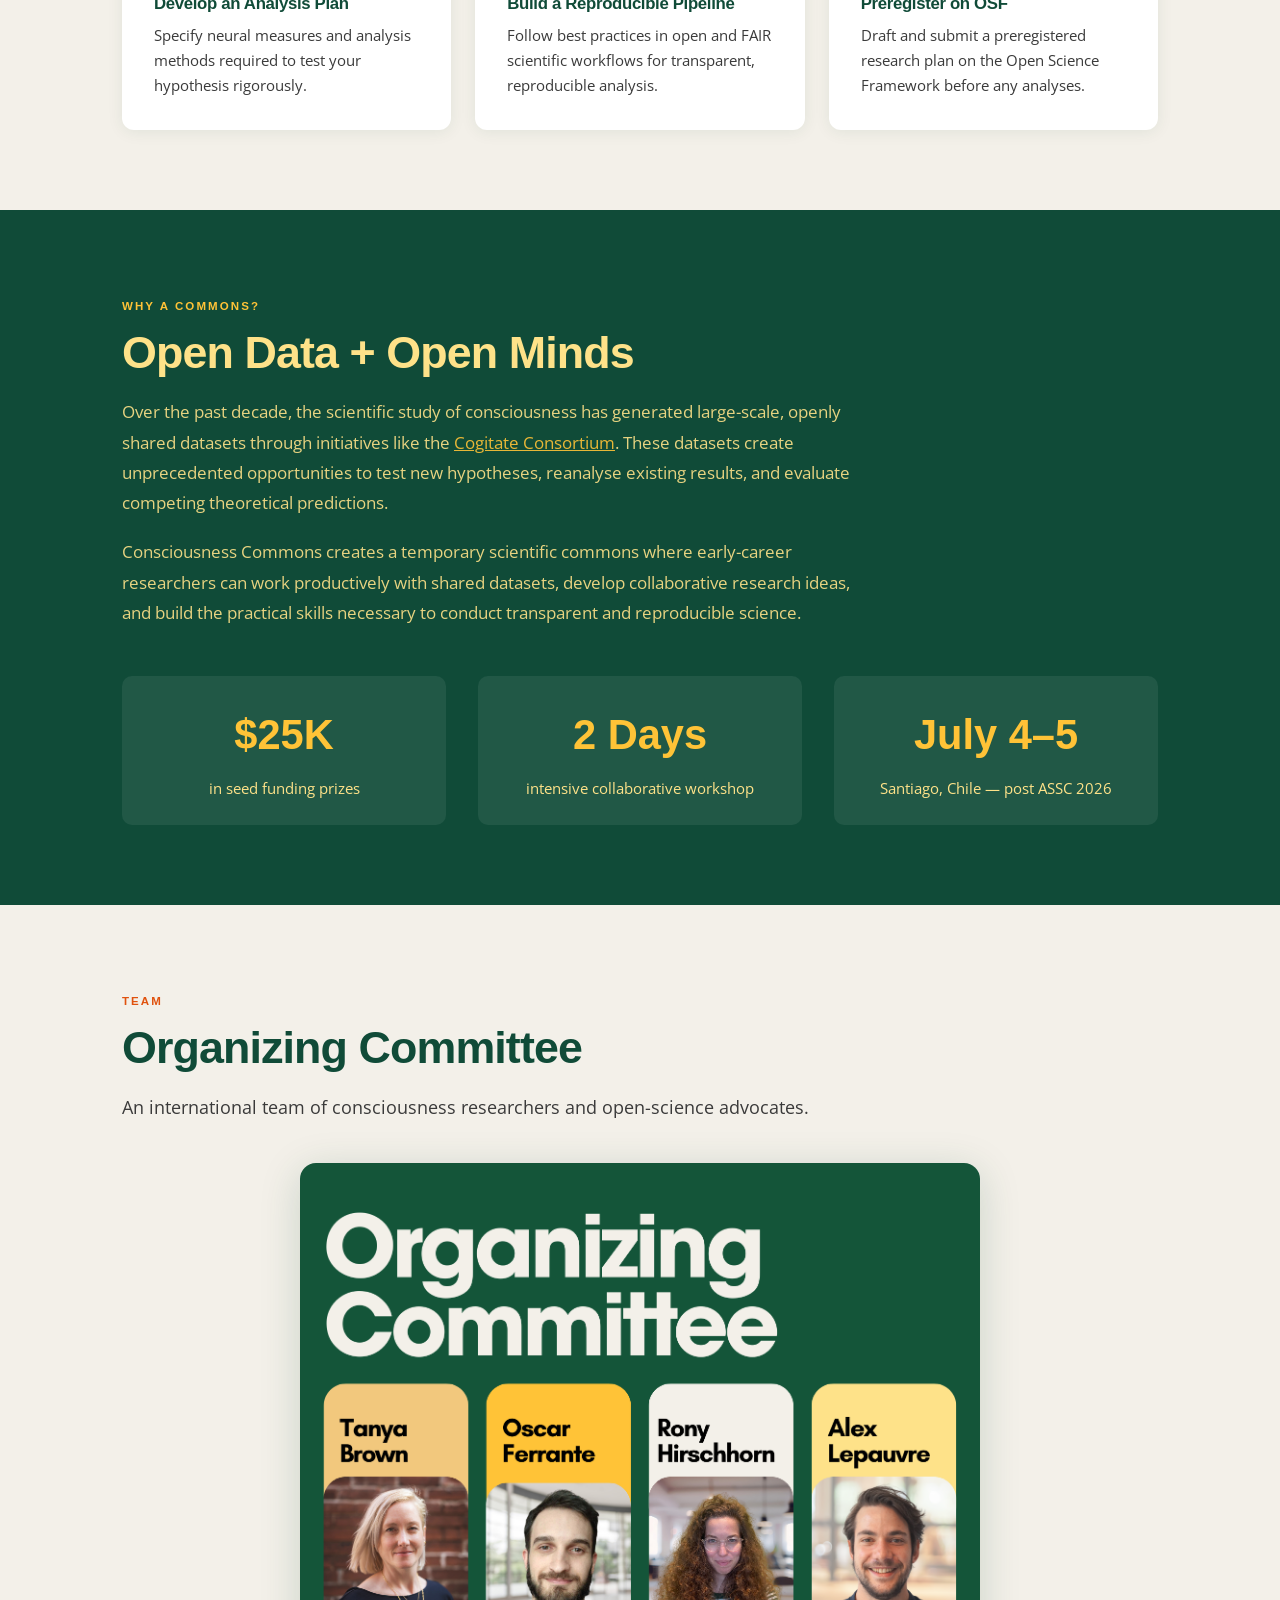
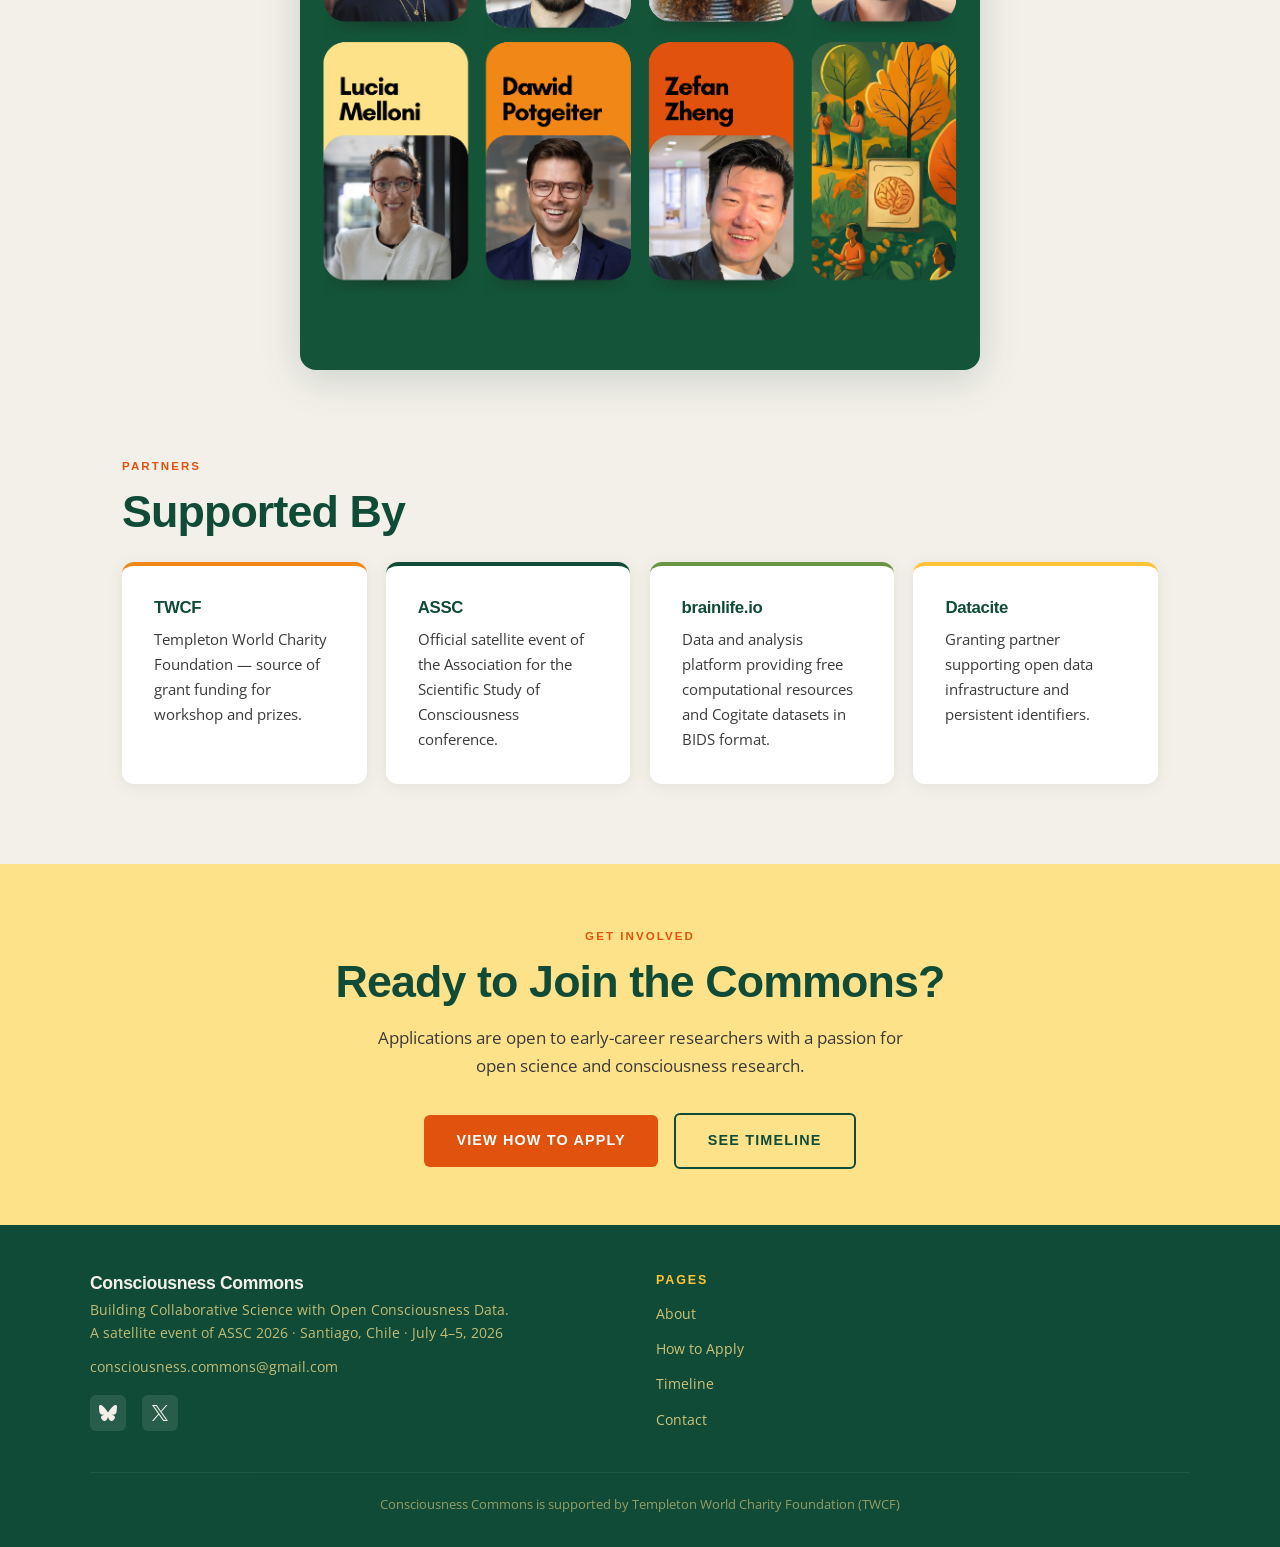
==== commit 2783897c: "add social media links to footer of index page" ====
--- a/index.html
+++ b/index.html
@@ -246,7 +246,23 @@
         <h3>Consciousness Commons</h3>
         <p>Building Collaborative Science with Open Consciousness Data.<br>
         A satellite event of ASSC 2026 · Santiago, Chile · July 4–5, 2026</p>
-        <p style="margin-top:.75rem;">✉️ <a href="mailto:consciousness.commons@gmail.com" style="color:var(--light-yellow);">consciousness.commons@gmail.com</a></p>
+       <p style="margin-top:.75rem;">
+  <a href="mailto:consciousness.commons@gmail.com" style="color:var(--light-yellow);">consciousness.commons@gmail.com</a>
+</p>
+<div style="display:flex;gap:1rem;margin-top:1rem;align-items:center;">
+  <a href="https://bsky.app/profile/consc-commons.bsky.social" target="_blank" rel="noopener noreferrer"
+     title="Bluesky" style="display:inline-flex;align-items:center;justify-content:center;width:36px;height:36px;border-radius:6px;background:rgba(255,255,255,0.1);transition:background .2s;">
+    <svg xmlns="http://www.w3.org/2000/svg" width="18" height="18" viewBox="0 0 568 501" fill="#f3f0e9">
+      <path d="M123.121 33.664C188.241 82.553 258.281 181.68 284 234.873c25.719-53.193 95.759-152.32 160.879-201.209C491.866-1.611 568-28.906 568 57.947c0 17.346-9.945 145.713-15.778 166.555-20.275 72.453-94.155 90.933-159.875 79.748C507.222 323.8 536.444 388.56 473.333 453.32c-119.86 122.992-172.272-30.859-185.702-70.281-2.462-7.227-3.614-10.608-3.631-7.733-.017-2.875-1.169.506-3.631 7.733-13.43 39.422-65.842 193.273-185.702 70.281-63.111-64.76-33.889-129.52 80.653-149.07-65.72 11.185-139.6-7.295-159.875-79.748C9.945 203.66 0 75.293 0 57.947 0-28.906 76.134-1.611 123.121 33.664Z"/>
+    </svg>
+  </a>
+  <a href="https://x.com/consc_commons" target="_blank" rel="noopener noreferrer"
+     title="X (Twitter)" style="display:inline-flex;align-items:center;justify-content:center;width:36px;height:36px;border-radius:6px;background:rgba(255,255,255,0.1);transition:background .2s;">
+    <svg xmlns="http://www.w3.org/2000/svg" width="16" height="16" viewBox="0 0 300 300" fill="#f3f0e9">
+      <path d="M178.57 127.15 290.27 0h-26.46l-97.03 110.38L89.34 0H0l117.13 166.93L0 300.25h26.46l102.4-116.59 81.8 116.59h89.34M36.01 19.54H76.66l187.13 262.13h-40.66"/>
+    </svg>
+  </a>
+</div>
       </div>
       <div class="footer-links">
         <h4>Pages</h4>
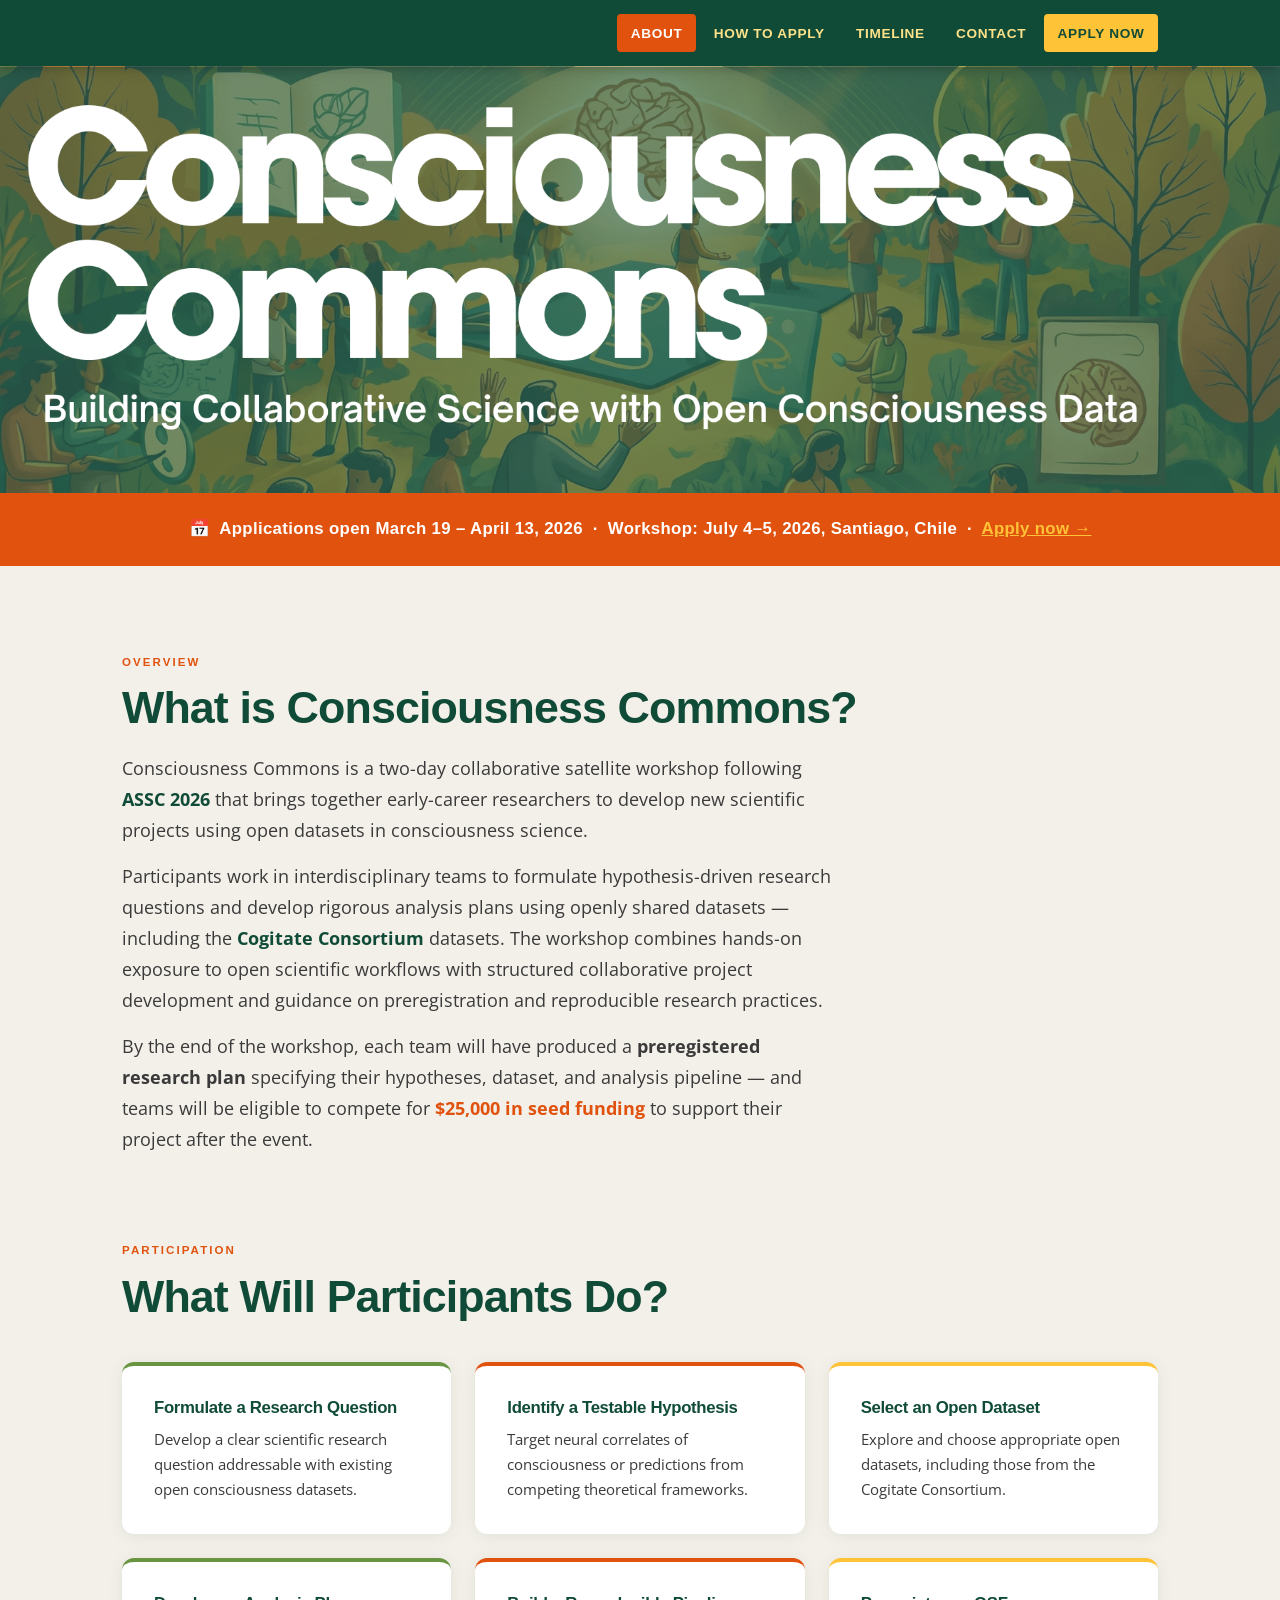
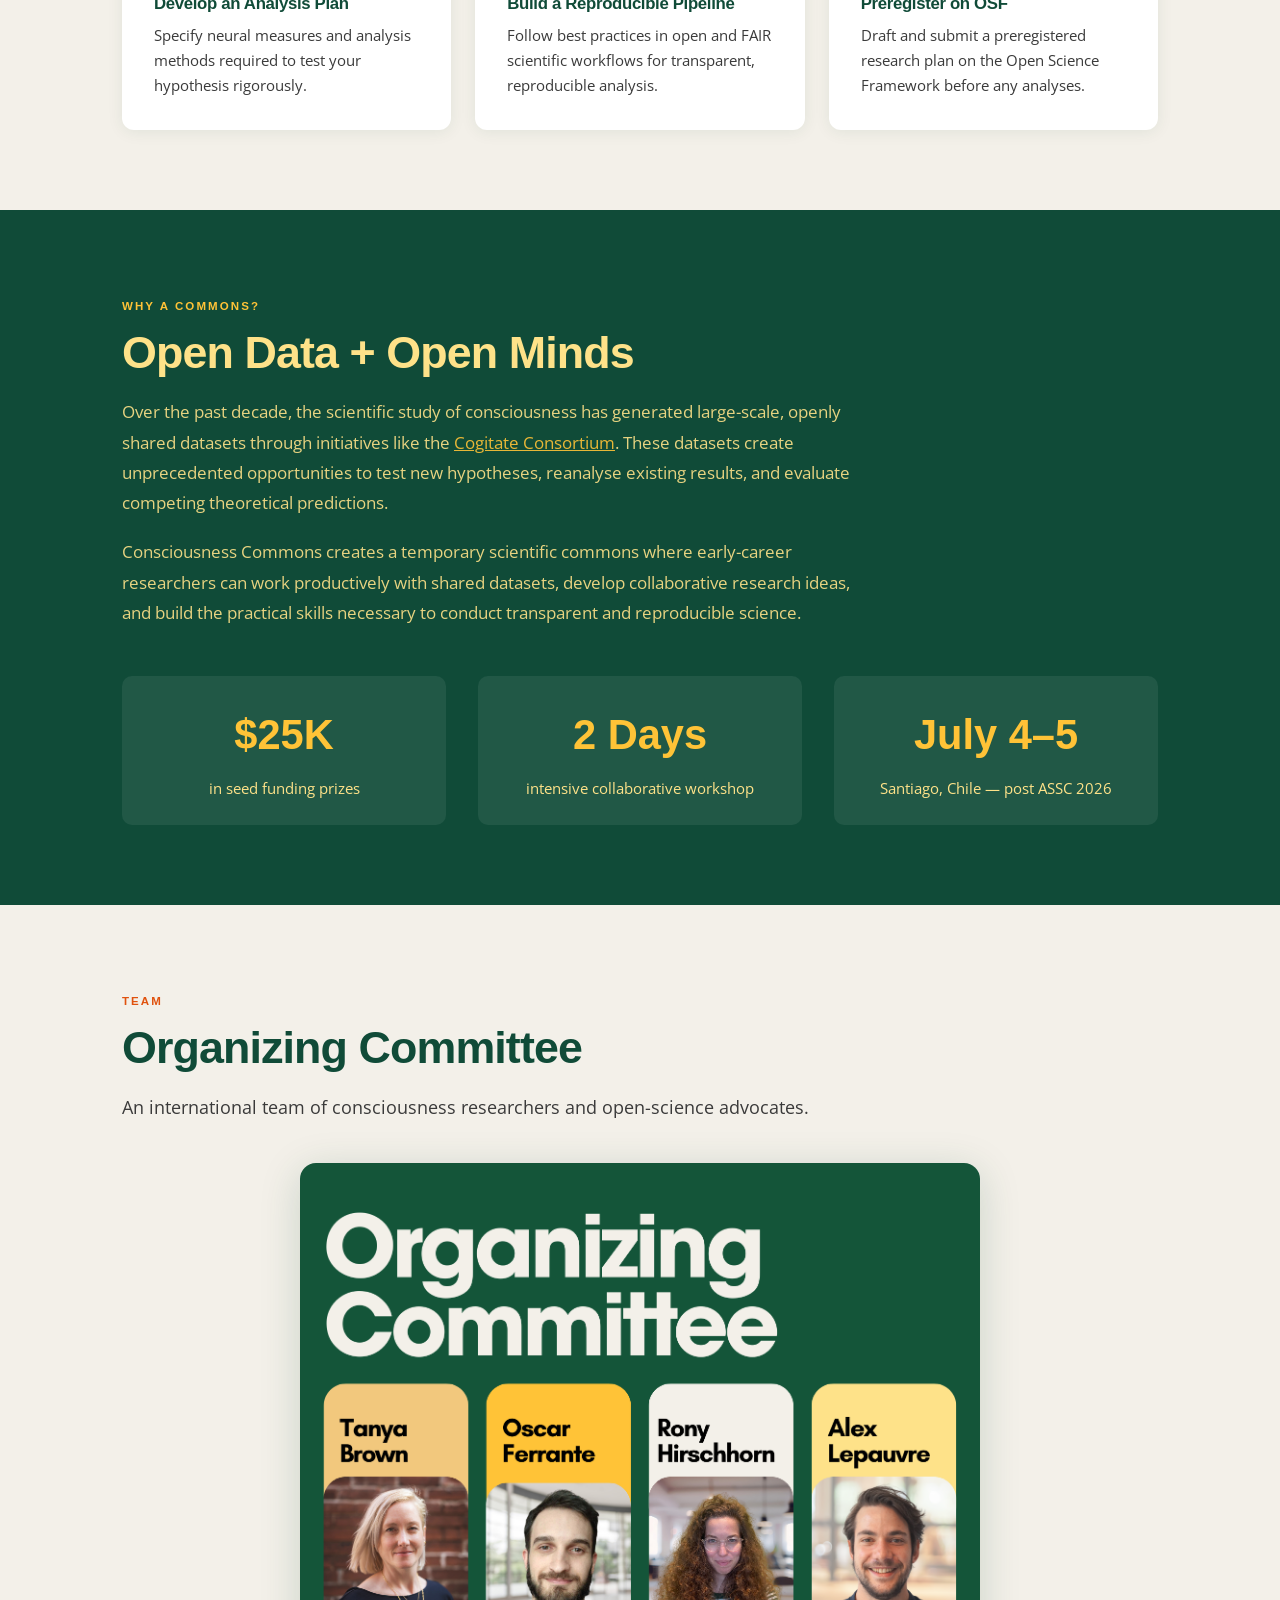
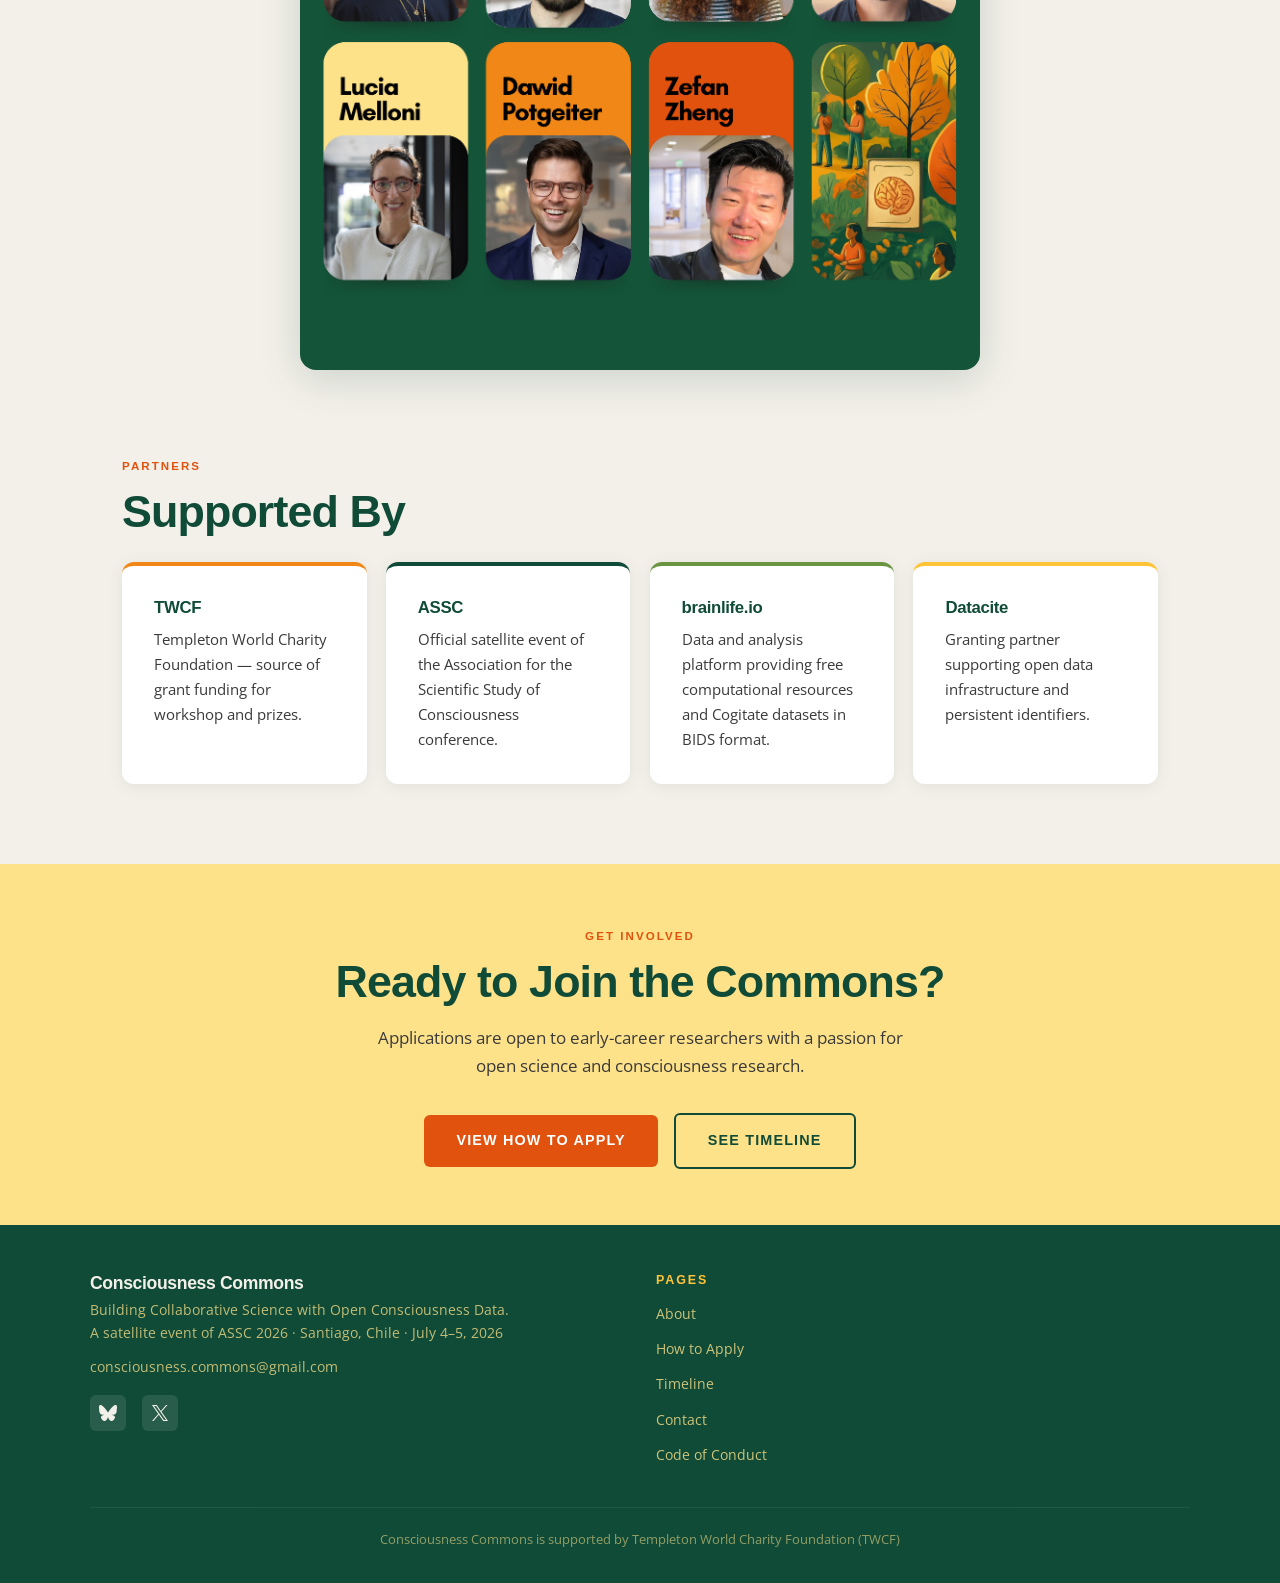
==== commit 69d09f1f: "Add 'Code of Conduct' link to navigation" ====
--- a/index.html
+++ b/index.html
@@ -271,6 +271,7 @@
           <li><a href="apply.html">How to Apply</a></li>
           <li><a href="timeline.html">Timeline</a></li>
           <li><a href="contact.html">Contact</a></li>
+          <li><a href="code-of-conduct.html">Code of Conduct</a></li>
         </ul>
       </div>
     </div>
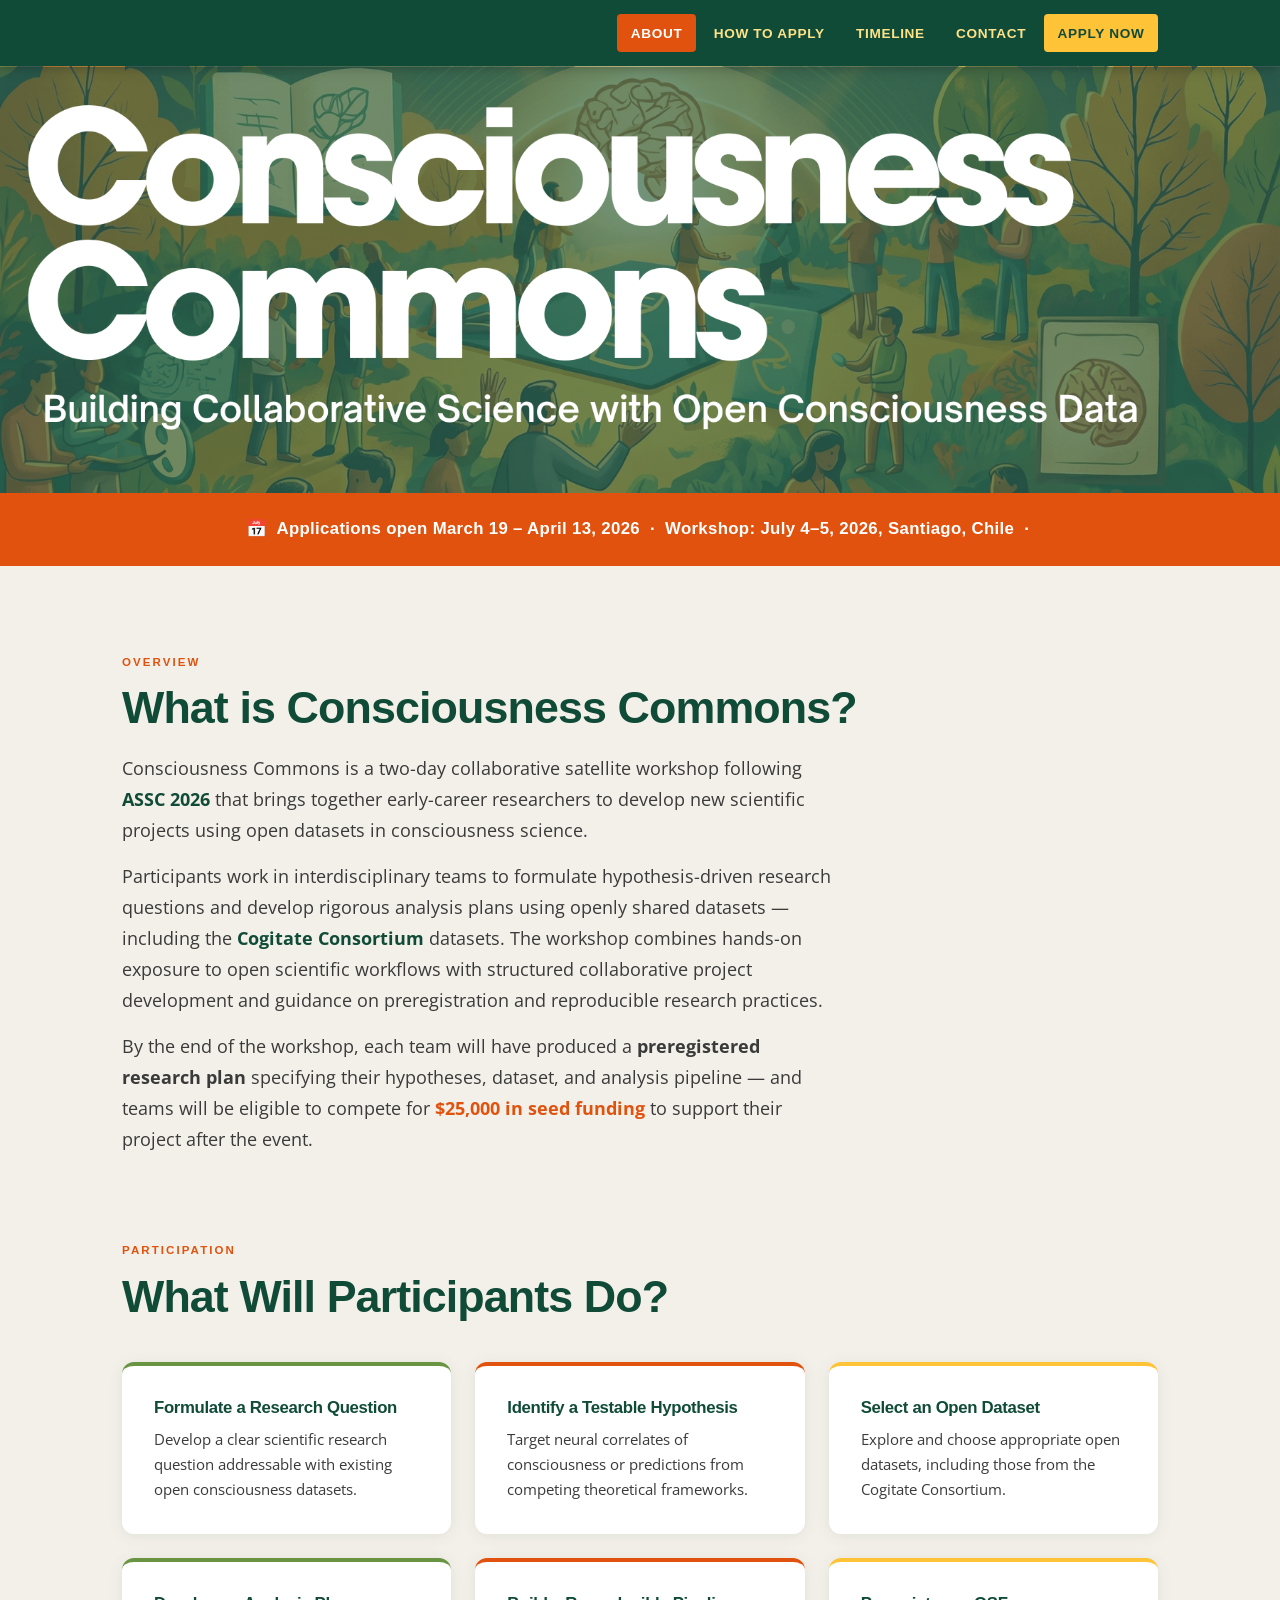
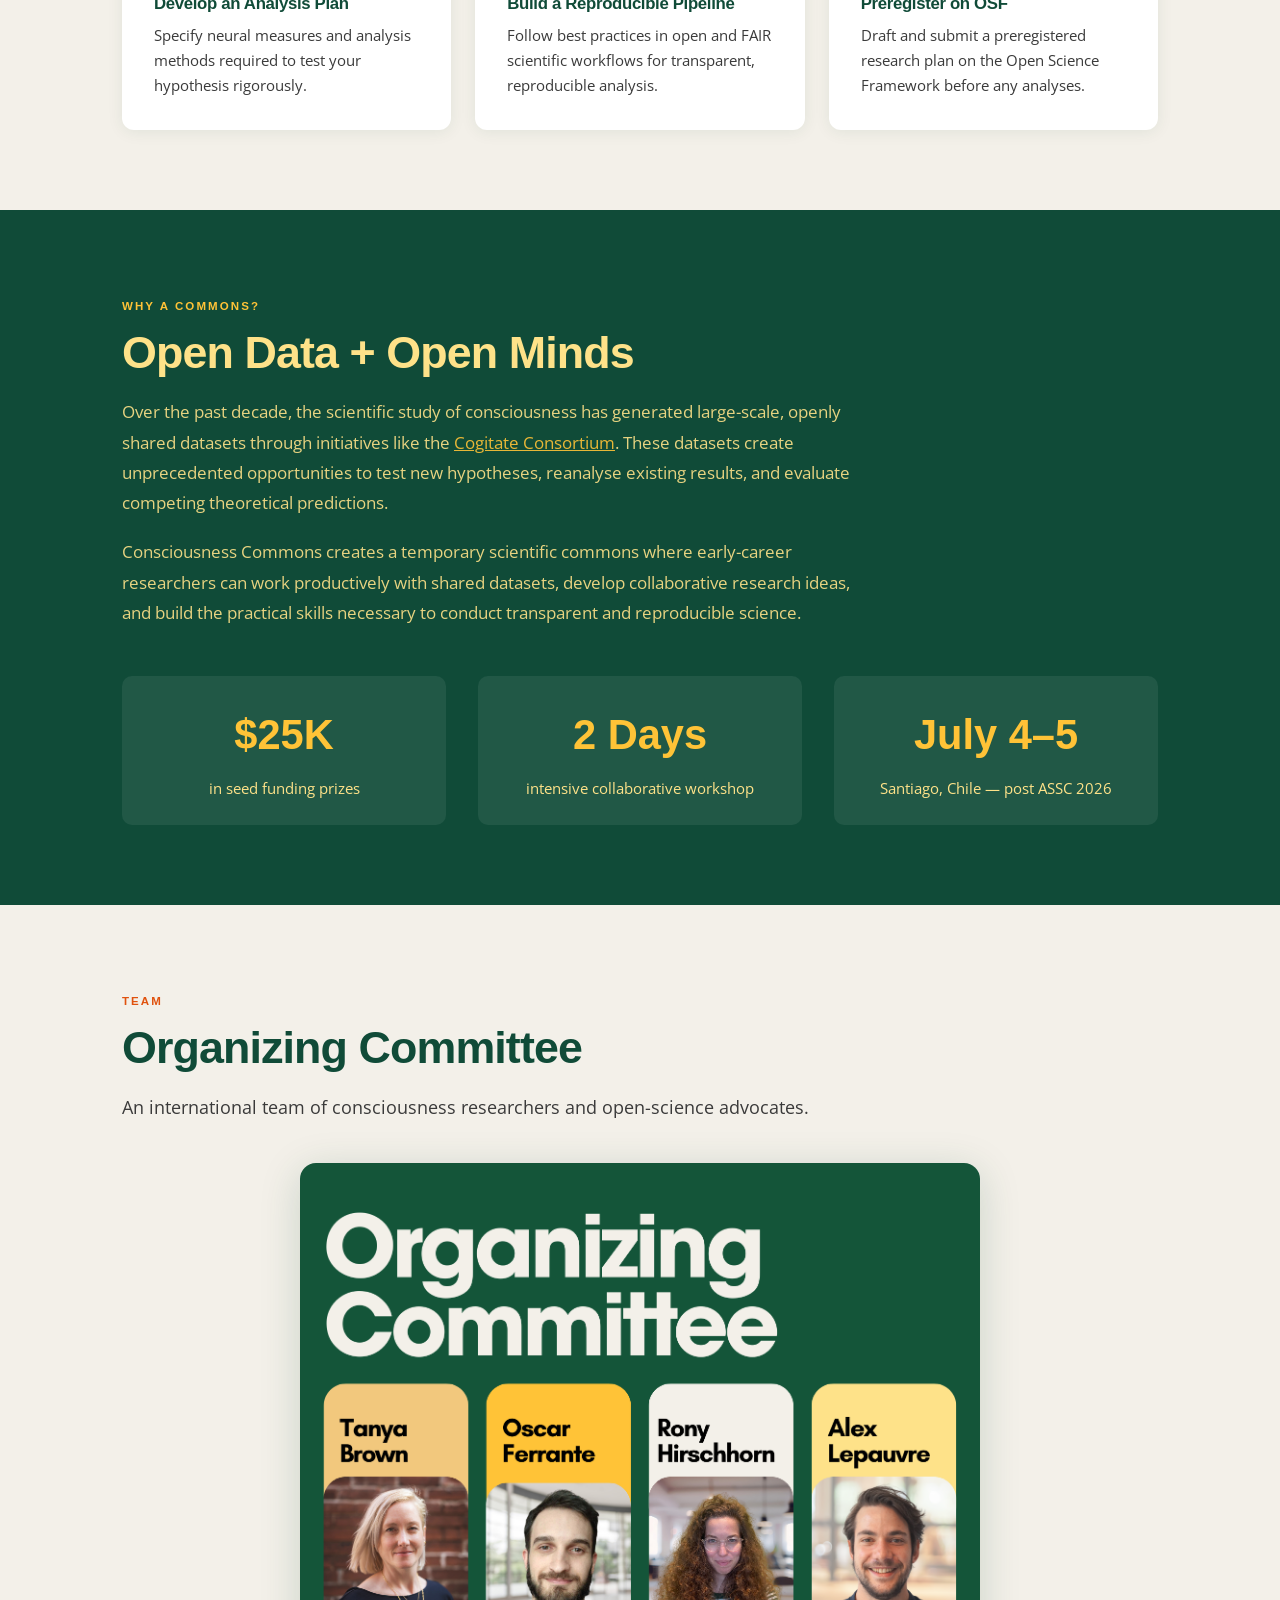
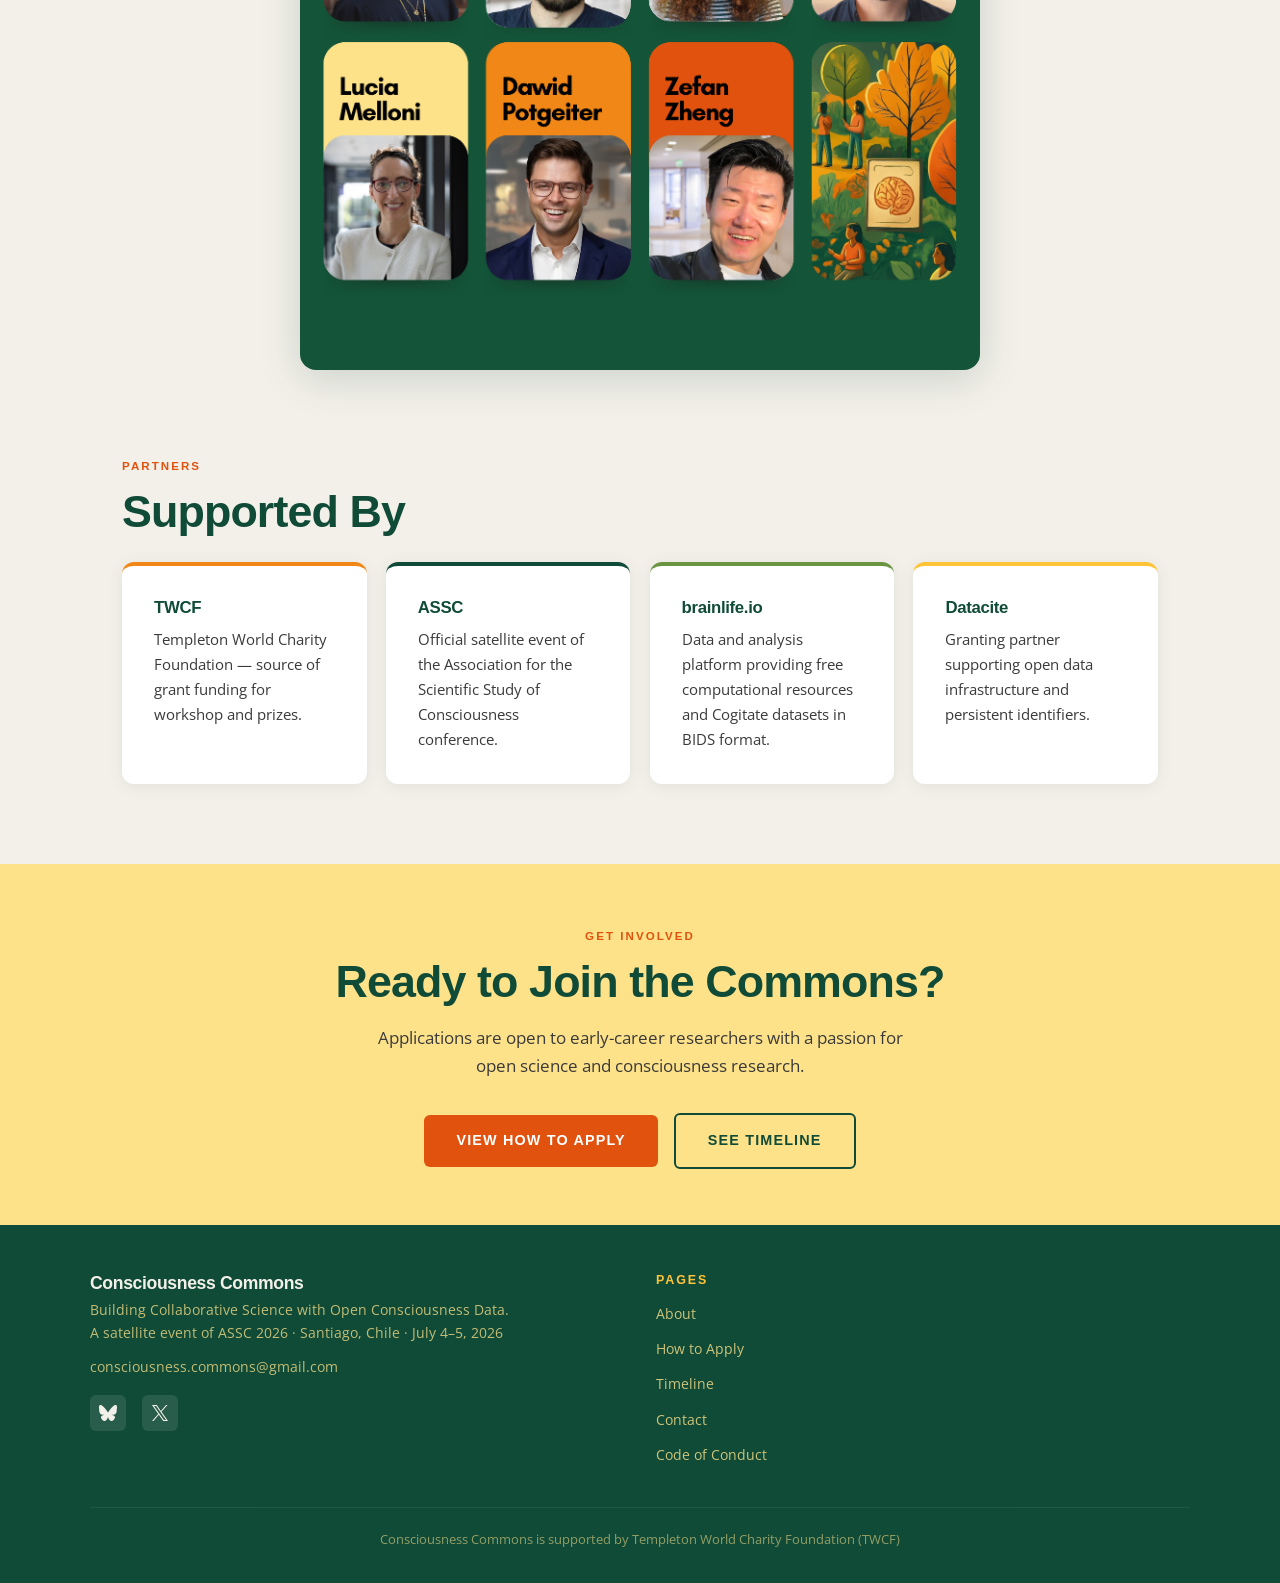
==== commit 649534f5: "Remove 'Apply now' link from index.html Removed the 'Apply now' link from the highlight strip." ====
--- a/index.html
+++ b/index.html
@@ -96,7 +96,6 @@
   <div class="highlight-strip">
     📅 &nbsp;Applications open <strong>March 19 – April 13, 2026</strong> &nbsp;·&nbsp;
     Workshop: <strong>July 4–5, 2026, Santiago, Chile</strong> &nbsp;·&nbsp;
-    <a href="apply.html">Apply now →</a>
   </div>
 
   <section class="section">
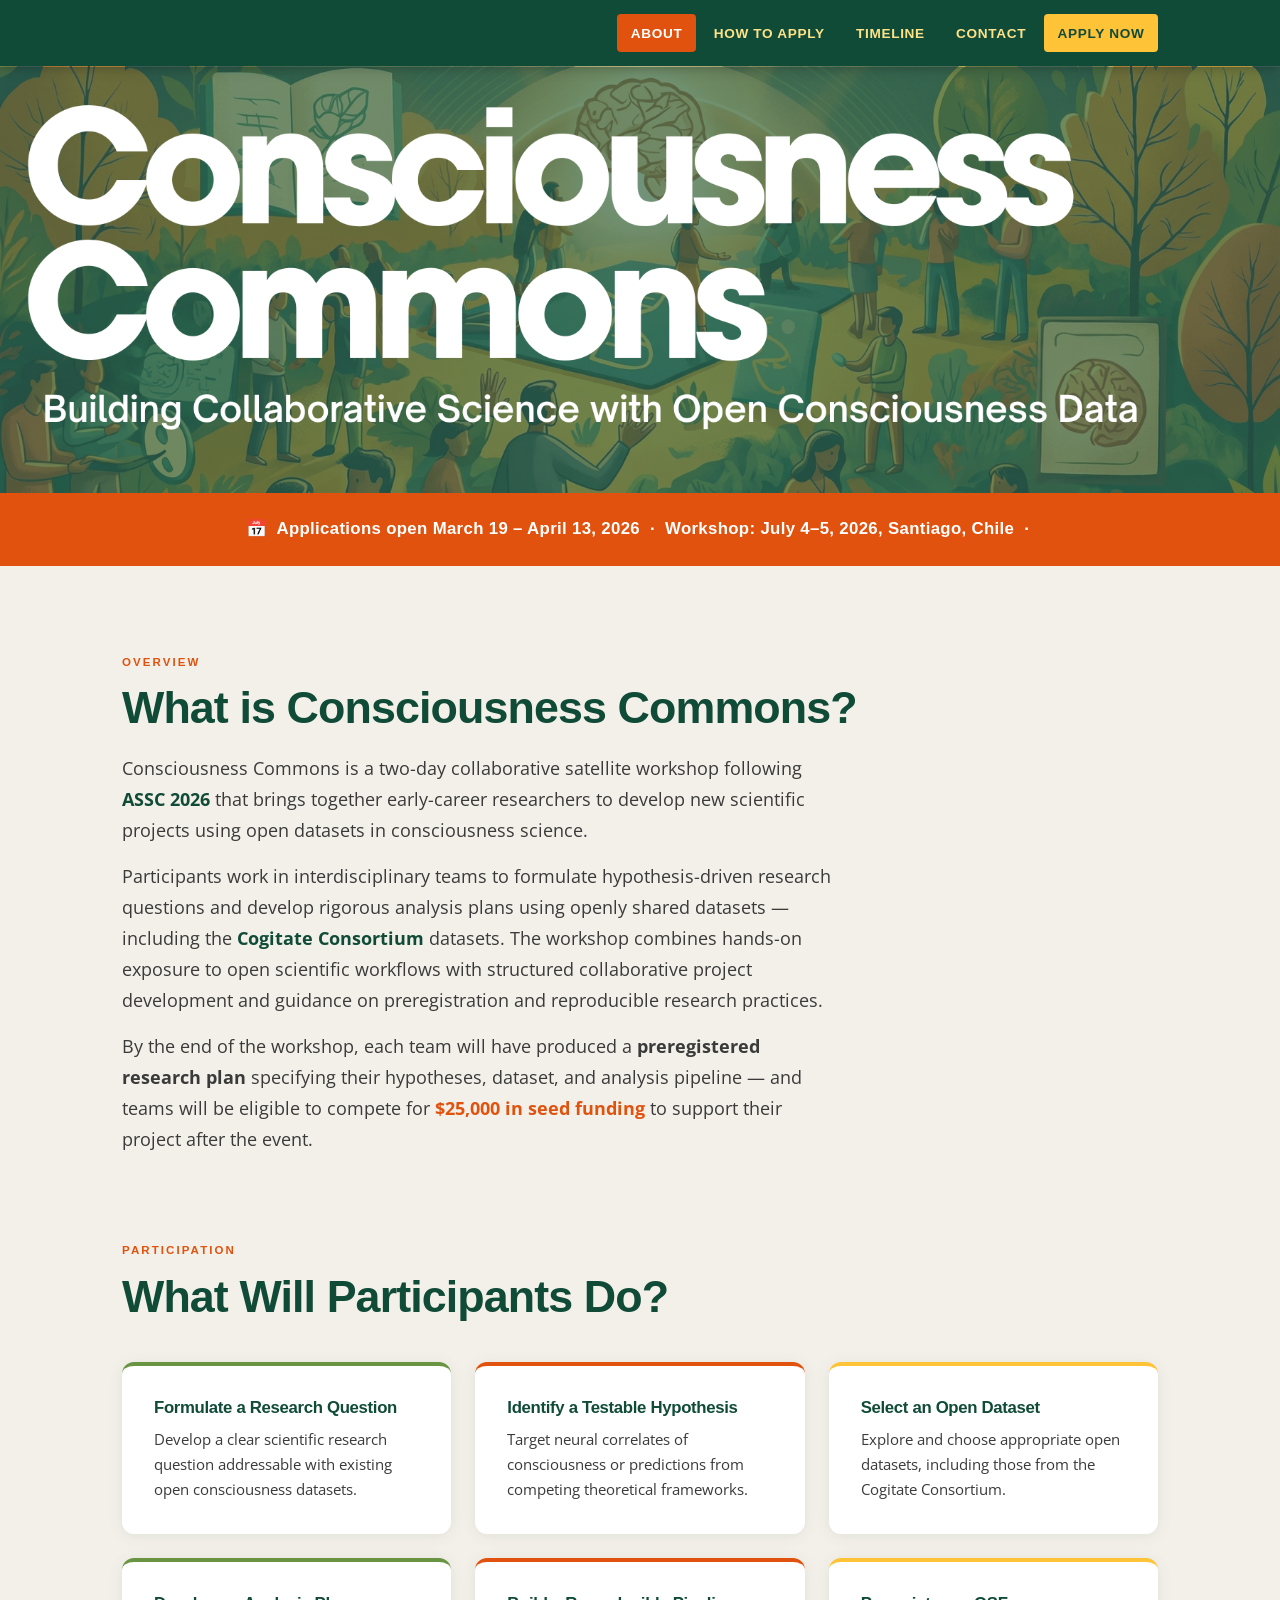
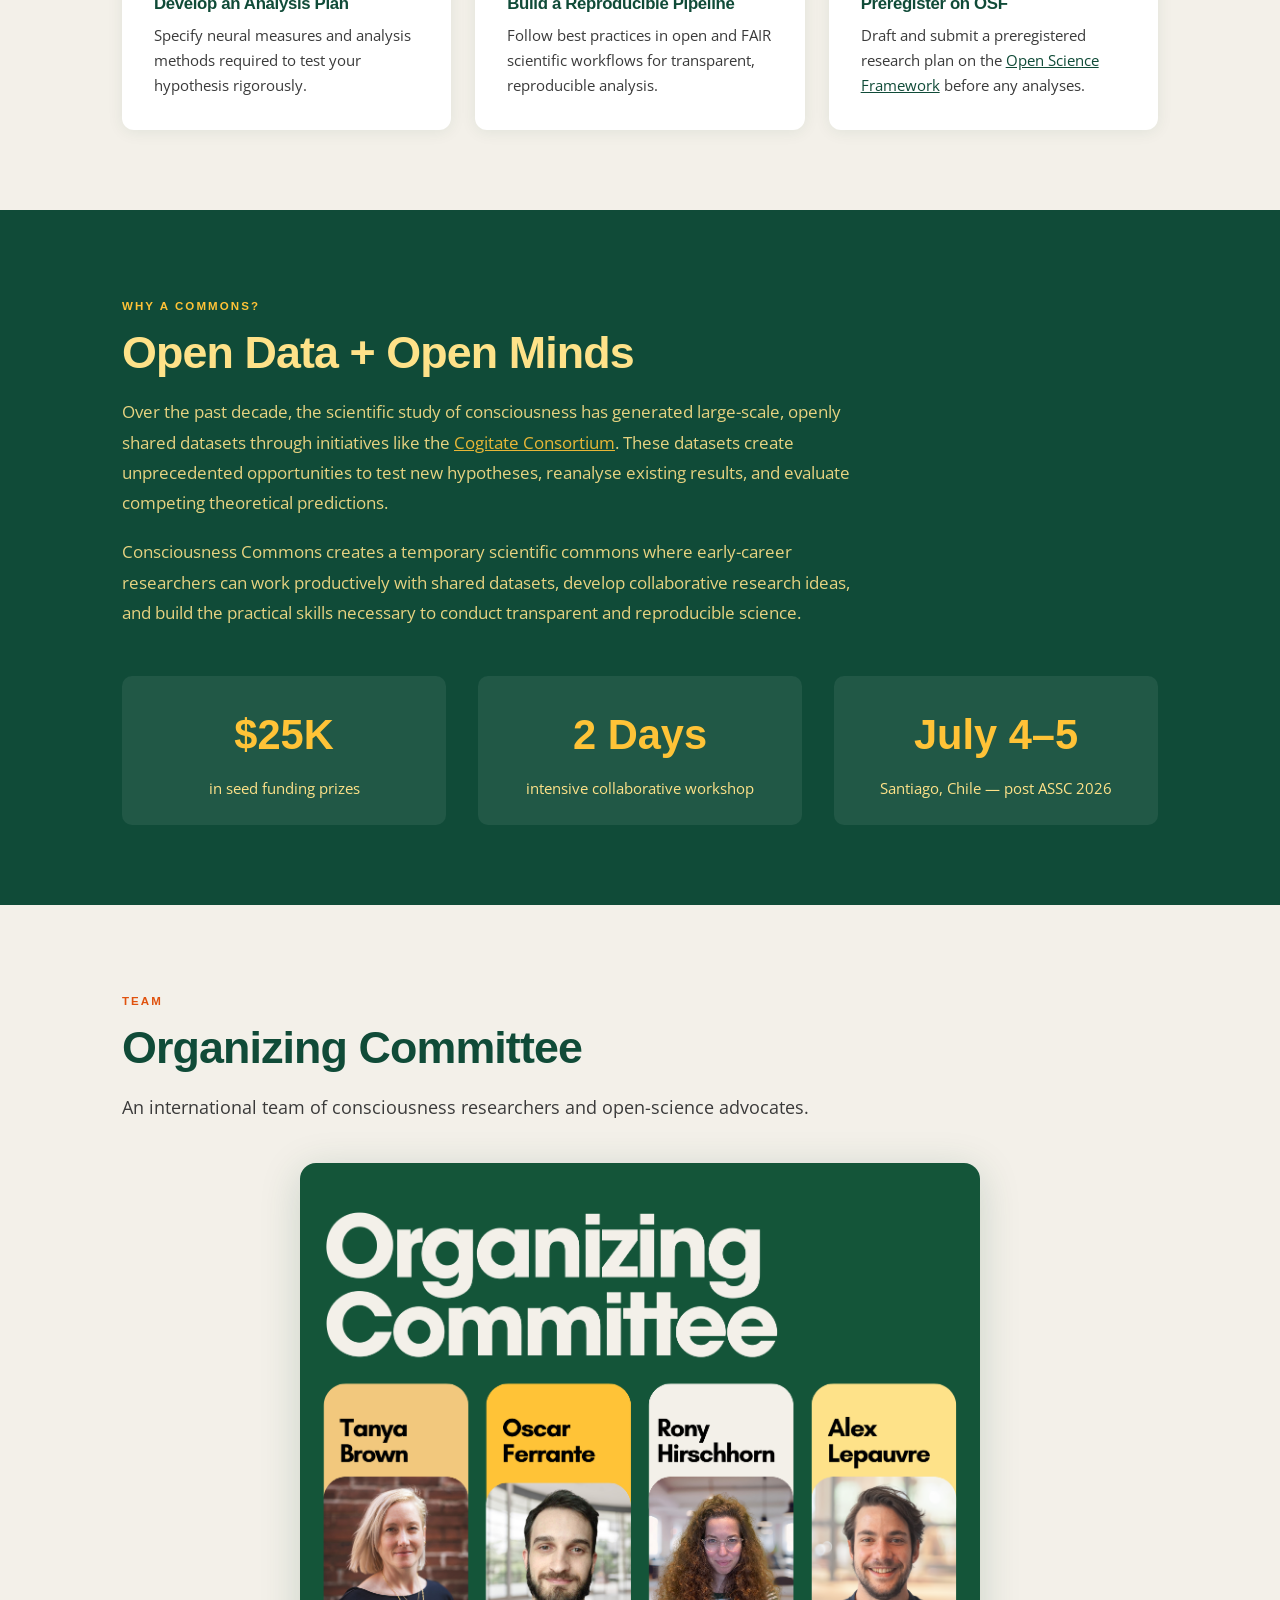
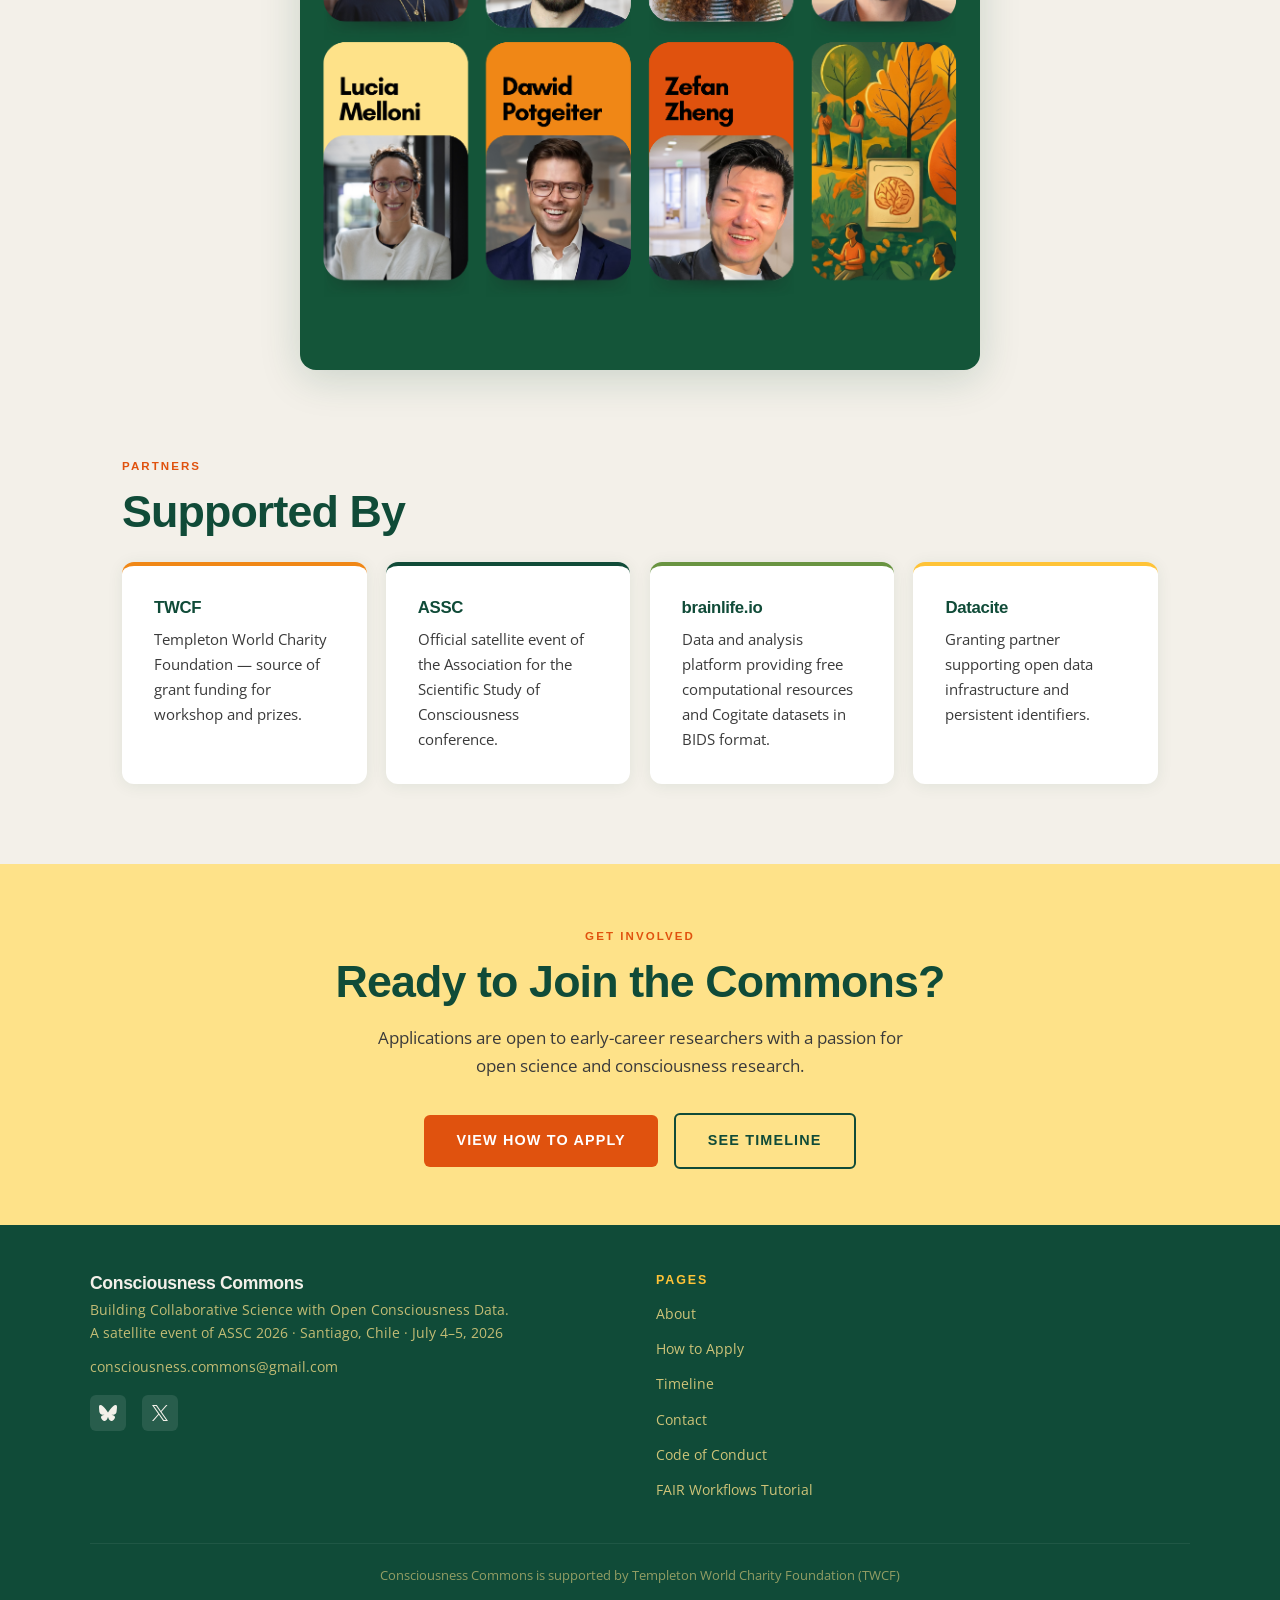
==== commit 0c1ef297: "Add FAIR workflows tutorial and link key open-science resources Add fair-workflows-tutorial.html and" ====
--- a/index.html
+++ b/index.html
@@ -150,7 +150,7 @@
         </div>
         <div class="card card--yellow">
           <h3>Preregister on OSF</h3>
-          <p>Draft and submit a preregistered research plan on the Open Science Framework before any analyses.</p>
+          <p>Draft and submit a preregistered research plan on the <a href="https://osf.io/" target="_blank" rel="noopener noreferrer" style="text-decoration:underline;">Open Science Framework</a> before any analyses.</p>
         </div>
       </div>
     </div>
@@ -271,6 +271,7 @@
           <li><a href="timeline.html">Timeline</a></li>
           <li><a href="contact.html">Contact</a></li>
           <li><a href="code-of-conduct.html">Code of Conduct</a></li>
+          <li><a href="fair-workflows-tutorial.html">FAIR Workflows Tutorial</a></li>
         </ul>
       </div>
     </div>
